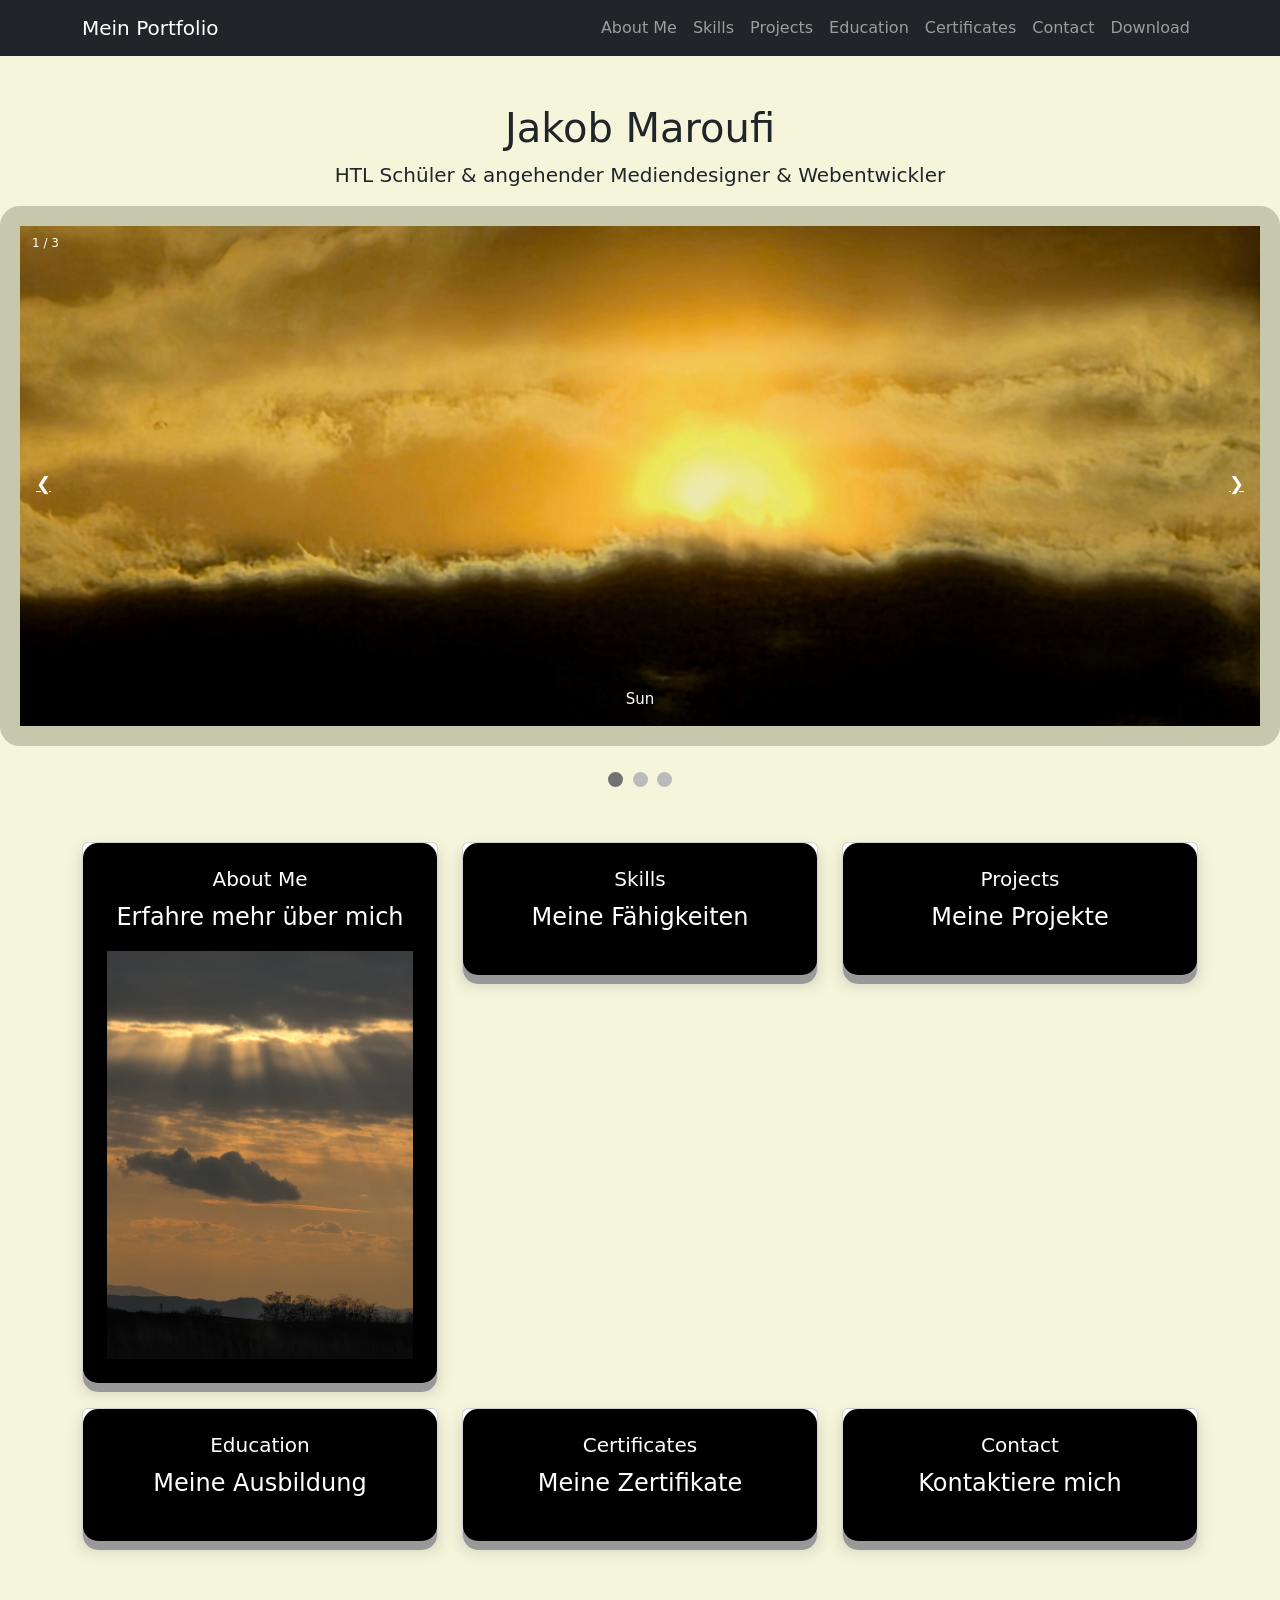
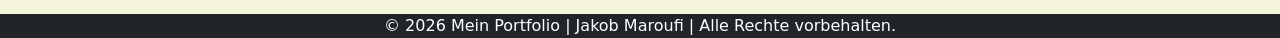
==== index.html @ e701b28b "Add files via upload" ====
<!DOCTYPE html>
<html lang="en">
<head>
    <meta charset="UTF-8">
    <meta name="viewport" content="width=device-width, initial-scale=1.0">
    <title>Mein Portfolio</title>
    
    <script src="script.js"></script>
    <link rel="stylesheet" href="style.css">
    <script src="https://cdn.jsdelivr.net/npm/bootstrap@5.3.0/dist/js/bootstrap.bundle.min.js"></script>
    <link rel="stylesheet" href="https://cdn.jsdelivr.net/npm/bootstrap@5.3.0/dist/css/bootstrap.min.css">
    

</head>
<body>

    
<!-- //////////////////////////////////////// -->
<nav class="navbar navbar-expand-lg navbar-dark bg-dark">
    <div class="container">
        <a class="navbar-brand" href="index.html">Mein Portfolio</a>

        <button class="navbar-toggler" type="button" data-bs-toggle="collapse" data-bs-target="#navbarNav">
            <span class="navbar-toggler-icon"></span>
        </button>

        <div class="collapse navbar-collapse" id="navbarNav">
            <ul class="navbar-nav ms-auto">
                <li class="nav-item"><a class="nav-link" href="aboutme.html">About Me</a></li>
                <li class="nav-item"><a class="nav-link" href="skills.html">Skills</a></li>
                <li class="nav-item"><a class="nav-link" href="projects.html">Projects</a></li>
                <li class="nav-item"><a class="nav-link" href="education.html">Education</a></li>
                <li class="nav-item"><a class="nav-link" href="certificates.html">Certificates</a></li>
                <li class="nav-item"><a class="nav-link" href="contact.html">Contact</a></li>
                <li class="nav-item"><a class="nav-link" href="download.html">Download</a></li>
            </ul>
        </div>
    </div>
</nav>
<!-- //////////////////////////////////////// -->

<!-- //////////////////////////////////////// -->
<div class="container text-center mt-5">
    <h1>Jakob Maroufi</h1>
    <p class="lead">HTL Schüler & angehender Mediendesigner & Webentwickler</p>
</div>
<!-- //////////////////////////////////////// -->

<!-- //////////////////////////////////////// -->
<!-- Slideshow container -->
<div class="slideshow-container">

  <!-- Full-width images with number and caption text -->
  <div class="mySlides">
    <div class="numbertext">1 / 3</div>
    <img src="images/sun.jpg" style="width:100%">
    
    <div class="text">Sun</div>
  </div>

  <div class="mySlides">
    <div class="numbertext">2 / 3</div>
    <img src="images/sun2.jpg" style="width:100%">
    <div class="text">Sun Two</div>
  </div>

  <div class="mySlides">
    <div class="numbertext">3 / 3</div>
    <img src="images/sun3.jpg" style="width:100%">
    <div class="text">Sun Three</div>
  </div>

  <!-- Next and previous buttons -->
  <a class="prev" onclick="plusSlides(-1)">&#10094;</a>
  <a class="next" onclick="plusSlides(1)">&#10095;</a>
</div>
<br>

<!-- The dots/circles -->
<div style="text-align:center">
  <span class="dot" onclick="currentSlide(1)"></span>
  <span class="dot" onclick="currentSlide(2)"></span>
  <span class="dot" onclick="currentSlide(3)"></span>
</div>
<!-- //////////////////////////////////////// -->

<!-- //////////////////////////////////////// -->

<div class="container mt-5">
    <div class="row g-4">

        <!-- About Me -->
        <div class="col-md-4">
            <a href="aboutme.html" class="text-decoration-none text-dark">
                <div class="card card-hover shadow">
                    <button class="button">
                        <div class="card-body text-center">
                        <h5 class="card-title">About Me</h5>
                        <p>Erfahre mehr über mich</p>
                        <img src="images/sun3.jpg" style="width:100%">
                    </div>
                    </button>
                </div>
            </a>
        </div>

        <!-- Skills -->
        <div class="col-md-4">
            <a href="skills.html" class="text-decoration-none text-dark">
                <div class="card card-hover shadow">
                    <button class="button">
                    <div class="card-body text-center">
                        <h5 class="card-title">Skills</h5>
                        <p>Meine Fähigkeiten</p>
                    </div>
                    </button>
                </div>
            </a>
        </div>

        <!-- Projects -->
        <div class="col-md-4">
            <a href="projects.html" class="text-decoration-none text-dark">
                <div class="card card-hover shadow">
                    <button class="button">
                    <div class="card-body text-center">
                        <h5 class="card-title">Projects</h5>
                        <p>Meine Projekte</p>
                    </div>
                    </button>
                </div>
            </a>
        </div>

        <!-- Education -->
        <div class="col-md-4">
            <a href="education.html" class="text-decoration-none text-dark">
                <div class="card card-hover shadow">
                    <button class="button">
                    <div class="card-body text-center">
                        <h5 class="card-title">Education</h5>
                        <p>Meine Ausbildung</p>
                    </div>
                    </button>
                </div>
            </a>
        </div>

        <!-- Certificates -->
        <div class="col-md-4">
            <a href="certificates.html" class="text-decoration-none text-dark">
                <div class="card card-hover shadow">
                    <button class="button">
                    <div class="card-body text-center">
                        <h5 class="card-title">Certificates</h5>
                        <p>Meine Zertifikate</p>
                    </div>
                    </button>
                </div>
            </a>
        </div>

        <!-- Contact -->
        <div class="col-md-4">
            <a href="contact.html" class="text-decoration-none text-dark">
                <div class="card card-hover shadow">
                    <button class="button">
                    <div class="card-body text-center">
                        <h5 class="card-title">Contact</h5>
                        <p>Kontaktiere mich</p>
                    </div>
                    </button>
                </div>
            </a>
        </div>

    </div>
</div>
<!-- //////////////////////////////////////// -->

<!-- Bootstrap JS -->

</body>
<br><br><br>
<footer>
    <div class="containerFooter bg-dark">
        &copy; 2026 Mein Portfolio | Jakob Maroufi | Alle Rechte vorbehalten.
    </div>
</footer>
</html>
---- style.css ----
body {
        background-color: beige !important;
        overflow-x: hidden;
}

/* width */
::-webkit-scrollbar {
  width: 20px;
}

/* Track */
::-webkit-scrollbar-track {
  box-shadow: inset 0 0 5px grey;
  border-radius: 10px;
}

/* Handle */
::-webkit-scrollbar-thumb {
  background: rgb(15, 15, 15);
  border-radius: 10px;
}

/*///////////////////////////////////////////////////////////////////////////////////////////////////////////////////////////////*/

/* Slider Styles */
.mySlides img {
  height: 500px;
  object-fit: cover;
  width: 100%;
}

.slideshow-container {
  max-width: 1500px;
  position: relative;
  margin: auto;
  border: 20px solid rgb(199, 199, 172);
  border-radius: 20px;
}

.prev, .next {
  cursor: pointer;
  position: absolute;
  top: 50%;
  width: auto;
  padding: 16px;
  margin-top: -22px;
  color: white;
  font-weight: bold;
  font-size: 18px;
  transition: 0.6s ease;
  border-radius: 0 3px 3px 0;
  user-select: none;
}

.next {
  right: 0;
  border-radius: 3px 0 0 3px;
}

.prev:hover, .next:hover {
  background-color: rgba(0,0,0,0.8);
}

.text {
  color: white;
  font-size: 15px;
  padding: 8px 12px;
  position: absolute;
  bottom: 8px;
  width: 100%;
  text-align: center;
}

.numbertext {
  color: white;
  font-size: 12px;
  padding: 8px 12px;
  position: absolute;
  top: 0;
}

.dot {
  cursor: pointer;
  height: 15px;
  width: 15px;
  margin: 0 2px;
  background-color: #bbb;
  border-radius: 50%;
  display: inline-block;
  transition: background-color 0.6s ease;
}

.active, .dot:hover {
  background-color: #717171;
}

@media only screen and (max-width: 300px) {
  .prev, .next,.text {font-size: 11px}
}
/*Slider Styles*/

/* Beige Background */
.bg-beige {
  background-color: #F5F5DC;
}

/*Card Styles*/
.button {
  padding: 15px 25px;
  font-size: 24px;
  text-align: center;
  cursor: pointer;
  outline: none;
  color: #fff;
  background-color: #363636;
  border: none;
  border-radius: 15px;
  box-shadow: 0 9px #999;
}

.button:hover {background-color: #161616}

.button:active {
  background-color: #666666;
  box-shadow: 0 5px #666;
  transform: translateY(4px);
}
/*Card Styles*/

/*///////////////////////////////////////////////////////////////////////////////////////////////////////////////////////////////*/
/*Container Styles*/
.skills, .adobe, .basics {
  text-align: center;
  color: white;
  max-width: 1200px;
  margin-bottom: 20px;
  padding: 10px;
  border: 10px solid rgb(199, 199, 172);
  border-radius: 10px;
}

.skills:hover, .adobe:hover, .basics:hover, .tools:hover {
  margin-bottom: 50px;
  margin-top: 50px;
  padding: 10px;
  border: 20px solid rgb(199, 199, 172);
}

.tools {
  text-align: center;
  color: white;
  max-width: 1200px;
  margin-bottom: 20px;
  padding: 10px;
  border: 10px solid rgb(199, 199, 172);
  border-radius: 10px;
}


/*Container Styles*/

/*Skills Styles*/
.title{
  text-align: center;
}
/*Skills Styles*/

/*Footer Styles*/
footer {
  color: white;
  text-align: center;
}

/* Skill Bar Styles (Bootstrap-compatible) */
.skill-bar {
  position: relative;
  height: 1.5rem;
  background-color: #e9ecef;
  border-radius: 0.375rem;
  overflow: hidden;
}

.skill-bar-fill {
  height: 100%;
  min-width: 0;
  background-color: #0d6efd;
  color: white;
  display: flex;
  align-items: center;
  justify-content: center;
  font-size: 0.85rem;
  font-weight: 600;
  transition: width 0.6s ease;
}

.skill-bar:not(.progress) .skill-bar-fill {
  width: 100%;
}

/* Skill bars as prozent example */
.skill-progress {
  width: 100%;
  background-color: #ddd;
  border-radius: 0.375rem;
  margin-bottom: 0.75rem;
  overflow: hidden;
}

.skill-fill {
  text-align: right;
  padding: 10px 12px;
  color: white;
  font-weight: 600;
  border-radius: 0.375rem;
  min-height: 2rem;
}

.skill-fill.html { width: 50%; background-color: #ff7f50; }
.skill-fill.css { width: 40%; background-color: #2196F3; }
.skill-fill.bootstrap { width: 33%; background-color: #6610f2; }
.skill-fill.csharp { width: 30%; background-color: #6f42c1; }
.skill-fill.js { width: 15%; background-color: #c5c900; }
.skill-fill.python { width: 10%; background-color: #35dba9; }
.skill-fill.php { width: 10%; background-color: #766c99; }
.skill-fill.sql { width: 20%; background-color: #0dcaf0; }

.skill-fill.illustrator { width: 40%; background-color: #5c0e00; }
.skill-fill.premiere { width: 65%; background-color: #020d72; }
.skill-fill.aftereffects { width: 33%; background-color: #020d72; }

.skill-fill.ms365 { width: 50%; background-color: #511bcf; }
.skill-fill.capcut { width: 30%; background-color: #000000; }
.skill-fill.schach { width: 33%; background-color: #3a5775; }
.skill-fill.deutsch { width: 100%; background-color: #198754; }
.skill-fill.englisch { width: 60%; background-color: #ddc703; }
/*///////////////////////////////////////////////////////////////////////////////////////////////////////////////////////////////*/

/* Timeline Styles */
* {
  box-sizing: border-box;
}

body {
  background-color: #474e5d;
  font-family: Helvetica, sans-serif;
}

/* The actual timeline (the vertical ruler) */
.timeline {
  position: relative;
  max-width: 1200px;
  margin: 0 auto;
}

/* The actual timeline (the vertical ruler) */
.timeline::after {
  content: '';
  position: absolute;
  width: 6px;
  background-color: white;
  top: 0;
  bottom: 0;
  left: 50%;
  margin-left: -3px;
}

/* Container around content */
.containerT {
  padding: 10px 40px;
  position: relative;
  background-color: inherit;
  width: 50%;
}

/* The circles on the timeline */
.containerT::after {
  content: '';
  position: absolute;
  width: 25px;
  height: 25px;
  right: -17px;
  background-color: white;
  border: 4px solid #FF9F55;
  top: 15px;
  border-radius: 50%;
  z-index: 1;
}

/* Place the container to the left */
.left {
  left: 0;
}

/* Place the container to the right */
.right {
  left: 50%;
}

/* Add arrows to the left container (pointing right) */
.left::before {
  content: " ";
  height: 0;
  position: absolute;
  top: 22px;
  width: 0;
  z-index: 1;
  right: 30px;
  border: medium solid white;
  border-width: 10px 0 10px 10px;
  border-color: transparent transparent transparent white;
}

/* Add arrows to the right container (pointing left) */
.right::before {
  content: " ";
  height: 0;
  position: absolute;
  top: 22px;
  width: 0;
  z-index: 1;
  left: 30px;
  border: medium solid white;
  border-width: 10px 10px 10px 0;
  border-color: transparent white transparent transparent;
}

/* Fix the circle for containers on the right side */
.right::after {
  left: -16px;
}

/* The actual content */
.content {
  padding: 20px 30px;
  background-color: white;
  position: relative;
  border-radius: 6px;
}

/* Media queries - Responsive timeline on screens less than 600px wide */
@media screen and (max-width: 600px) {
  /* Place the timelime to the left */
  .timeline::after {
  left: 31px;
  }
  
  /* Full-width containers */
  .containerT {
  width: 100%;
  padding-left: 70px;
  padding-right: 25px;
  }
  
  /* Make sure that all arrows are pointing leftwards */
  .containerT::before {
  left: 60px;
  border: medium solid white;
  border-width: 10px 10px 10px 0;
  border-color: transparent white transparent transparent;
  }

  /* Make sure all circles are at the same spot */
  .left::after, .right::after {
  left: 15px;
  }
  
  /* Make all right containers behave like the left ones */
  .right {
  left: 0%;
  }
}
/* Timeline Styles */
/*///////////////////////////////////////////////////////////////////////////////////////////////////////////////////////////////*/

/* Three columns side by side */
.column {
  float: left;
  width: 50%;
  margin-bottom: 16px;
  padding: 0 8px;
}

/* Display the columns below each other instead of side by side on small screens */
@media screen and (max-width: 650px) {
  .column {
    width: 100%;
    display: block;
  }
}

/* Add some shadows to create a card effect */
.card {
  box-shadow: 0 4px 8px 0 rgba(0, 0, 0, 0.2);
}

/* Some left and right padding inside the container */
.containerContact {
  padding: 0 16px;
}

/* Clear floats */
.containerContact::after, .row::after {
  content: "";
  clear: both;
  display: table;
}

.titleContact {
  color: grey;
}
/*///////////////////////////////////////////////////////////////////////////////////////////////////////////////////////////////*/



/* Contact Form Styles */
input[type=text], input[type=email], select, textarea {
  width: 100%;
  padding: 12px;
  border: 1px solid #ccc;
  border-radius: 4px;
  box-sizing: border-box;
  margin-top: 6px;
  margin-bottom: 16px;
  font-family: Arial, sans-serif;
}

input[type=text]:focus, input[type=email]:focus, select:focus, textarea:focus {
  outline: none;
  border-color: #363636;
  box-shadow: 0 0 5px rgba(54, 54, 54, 0.3);
}

textarea {
  resize: vertical;
}

input[type=submit] {
  background-color: #363636;
  color: white;
  padding: 12px 20px;
  border: none;
  border-radius: 4px;
  cursor: pointer;
  font-size: 16px;
  width: 100%;
  transition: background-color 0.3s ease;
}

input[type=submit]:hover {
  background-color: #161616;
}

.containerContactForms {
  border-radius: 5px;
  background-color: #F5F5DC;
  padding: 20px;
  box-shadow: 0 4px 8px 0 rgba(0, 0, 0, 0.1);
}

.button {
  border: none;
  outline: 0;
  display: inline-block;
  padding: 8px;
  color: white;
  background-color: #000;
  text-align: center;
  cursor: pointer;
  width: 100%;
}

.button:hover {
  background-color: #555;
}
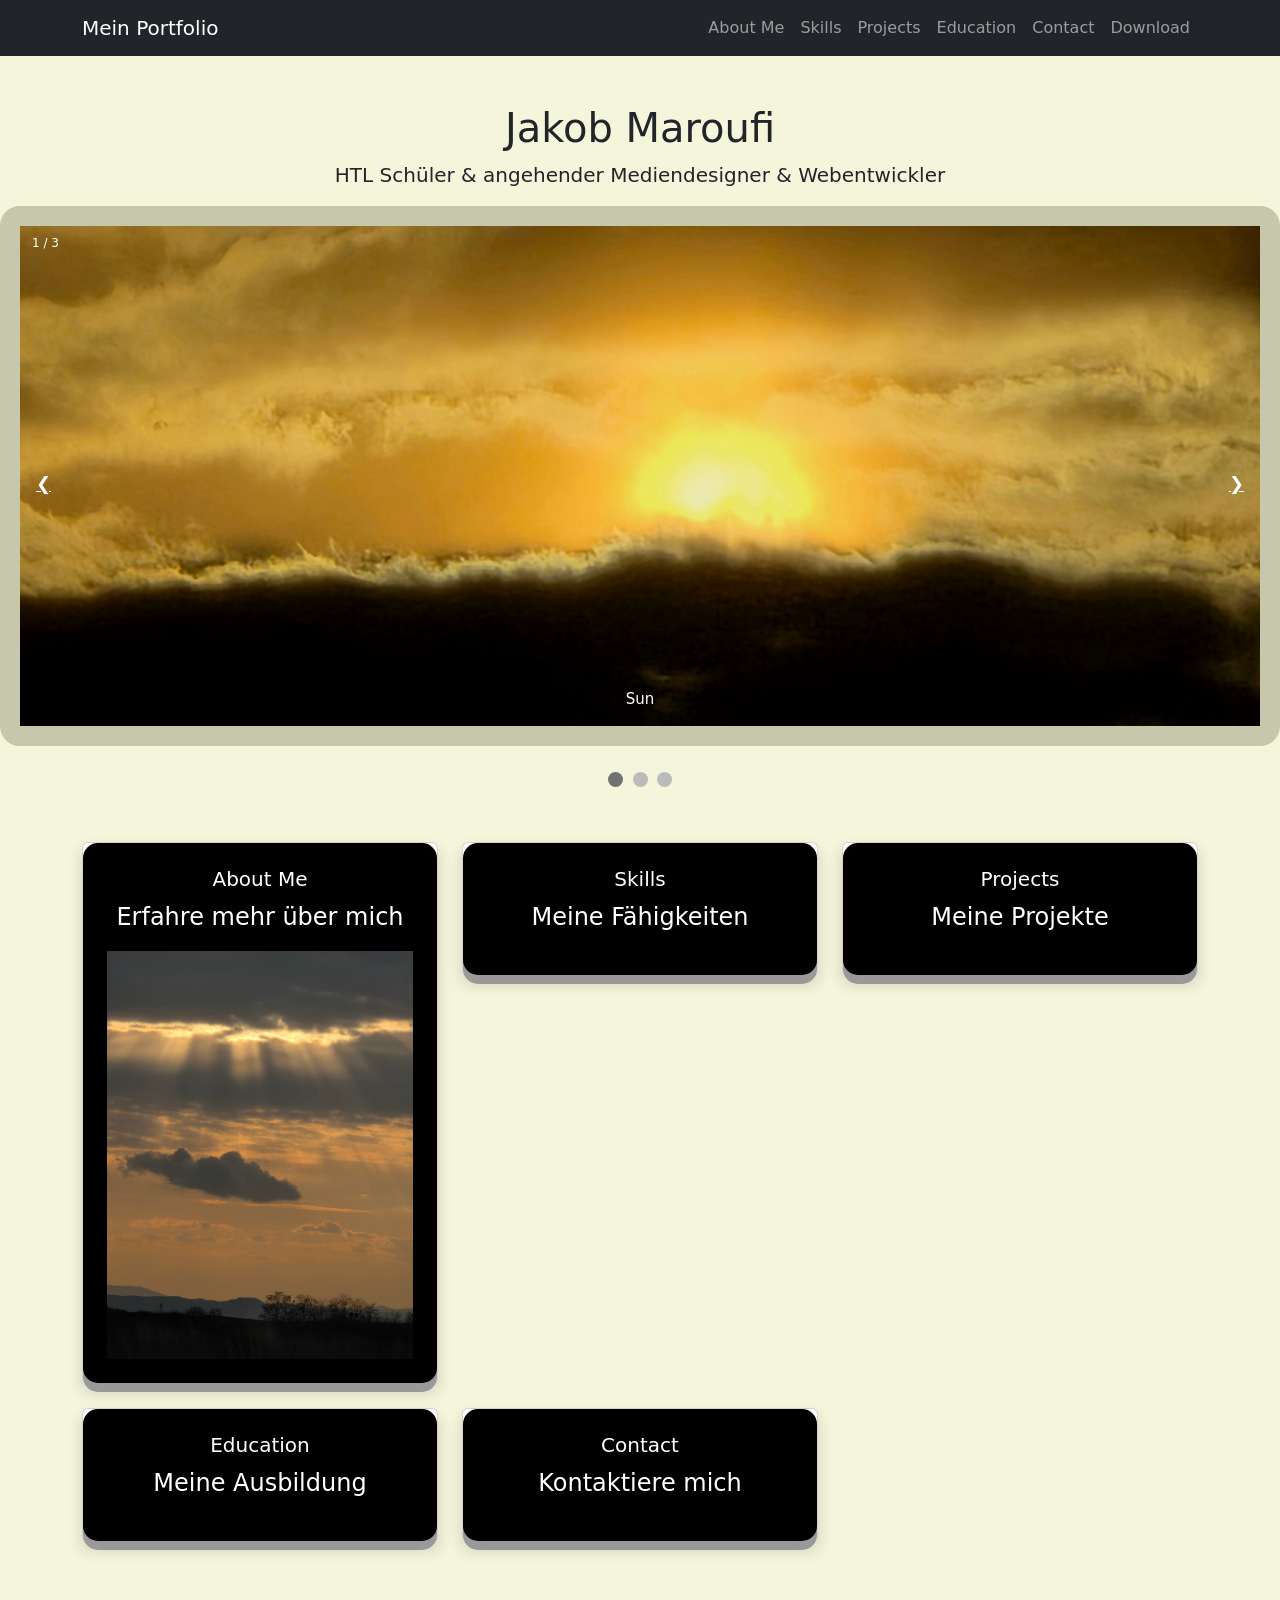
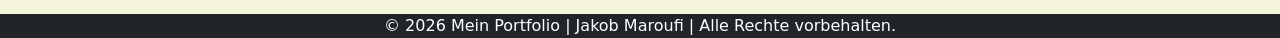
==== commit 5cfd84ef: "Add files via upload" ====
--- a/index.html
+++ b/index.html
@@ -30,7 +30,7 @@
                 <li class="nav-item"><a class="nav-link" href="skills.html">Skills</a></li>
                 <li class="nav-item"><a class="nav-link" href="projects.html">Projects</a></li>
                 <li class="nav-item"><a class="nav-link" href="education.html">Education</a></li>
-                <li class="nav-item"><a class="nav-link" href="certificates.html">Certificates</a></li>
+                <!-- <li class="nav-item"><a class="nav-link" href="certificates.html">Certificates</a></li> -->
                 <li class="nav-item"><a class="nav-link" href="contact.html">Contact</a></li>
                 <li class="nav-item"><a class="nav-link" href="download.html">Download</a></li>
             </ul>
@@ -145,9 +145,10 @@
                 </div>
             </a>
         </div>
-
+ 
+        
         <!-- Certificates -->
-        <div class="col-md-4">
+        <!-- <div class="col-md-4">
             <a href="certificates.html" class="text-decoration-none text-dark">
                 <div class="card card-hover shadow">
                     <button class="button">
@@ -159,7 +160,7 @@
                 </div>
             </a>
         </div>
-
+ -->
         <!-- Contact -->
         <div class="col-md-4">
             <a href="contact.html" class="text-decoration-none text-dark">
--- a/style.css
+++ b/style.css
@@ -469,6 +469,40 @@
   width: 100%;
 }
 
-.button:hover {
-  background-color: #555;
-}+.button:hover {
+  background-color: #555;
+}
+
+/*////////////////////////////////////////////////////////////////////////////////////////////////////*/
+.card:hover {
+    transform: scale(1.03);
+    transition: 0.3s;
+}
+
+.project-card {
+  overflow: hidden;
+}
+
+.project-media {
+  display: block;
+  width: 100%;
+  aspect-ratio: 16 / 9;
+  height: auto;
+  background-color: #000;
+  object-fit: cover;
+}
+
+.qr-card-media {
+  display: flex;
+  justify-content: center;
+  align-items: center;
+  min-height: 500px;
+}
+
+.qr-code-image {
+  display: block;
+  width: auto;
+  height: auto;
+  max-width: 100%;
+  max-height: 320px;
+}
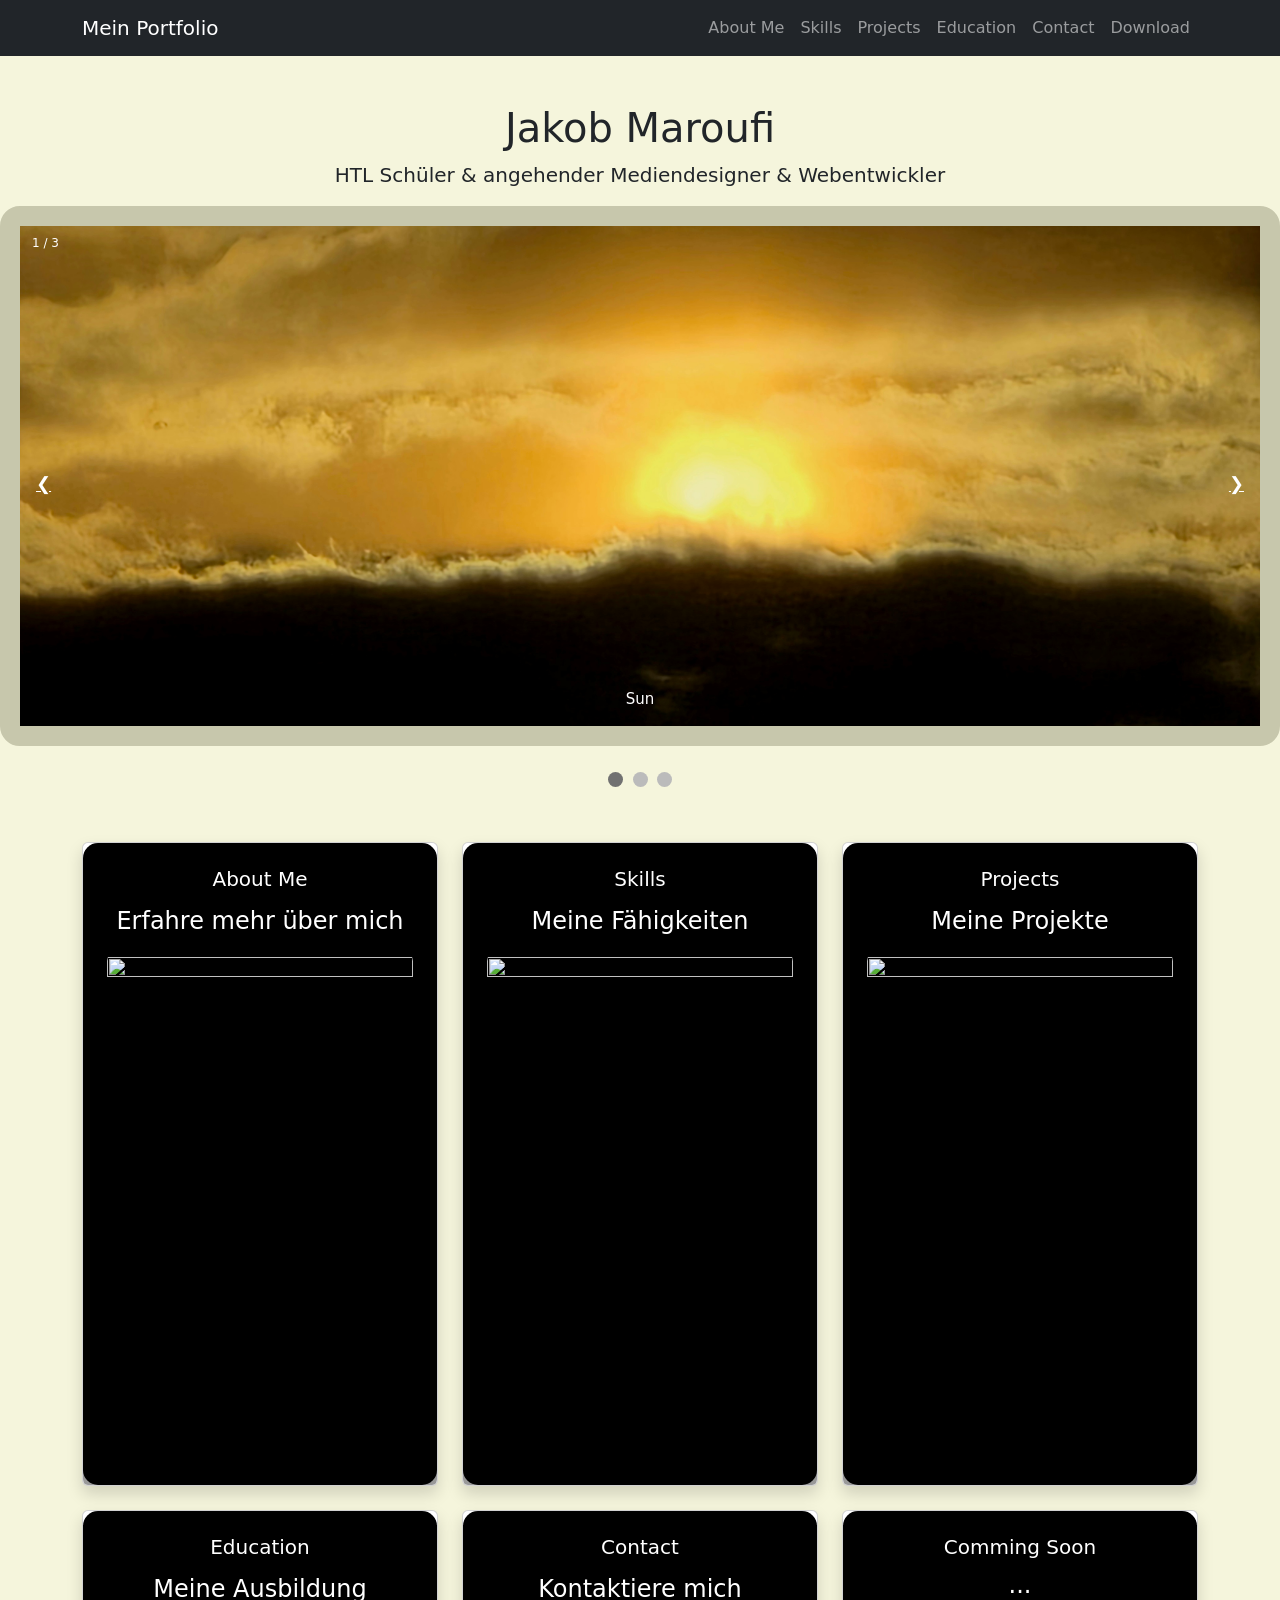
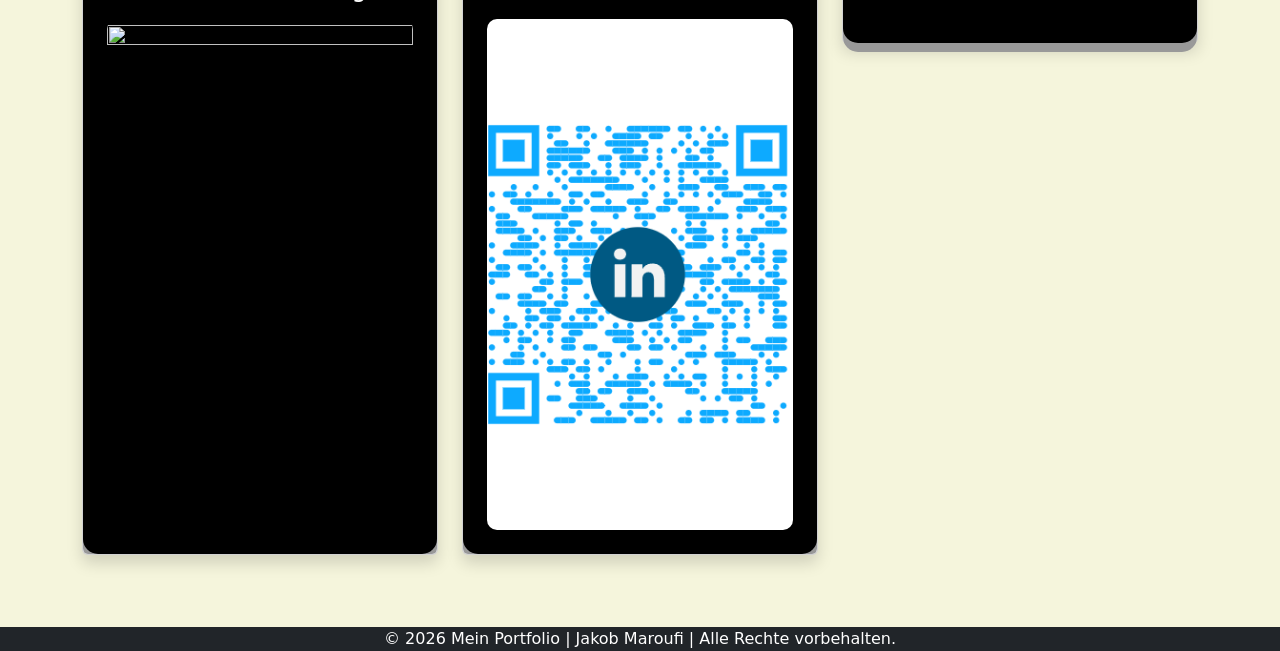
==== commit 6156f56e: "Add files via upload" ====
--- a/index.html
+++ b/index.html
@@ -90,14 +90,14 @@
     <div class="row g-4">
 
         <!-- About Me -->
-        <div class="col-md-4">
-            <a href="aboutme.html" class="text-decoration-none text-dark">
-                <div class="card card-hover shadow">
+        <div class="col-md-4 d-flex">
+            <a href="aboutme.html" class="text-decoration-none text-dark home-card-link">
+                <div class="card card-hover shadow home-card">
                     <button class="button">
                         <div class="card-body text-center">
                         <h5 class="card-title">About Me</h5>
                         <p>Erfahre mehr über mich</p>
-                        <img src="images/sun3.jpg" style="width:100%">
+                        <img src="images/ski.jpg" style="width:100%">
                     </div>
                     </button>
                 </div>
@@ -105,13 +105,14 @@
         </div>
 
         <!-- Skills -->
-        <div class="col-md-4">
-            <a href="skills.html" class="text-decoration-none text-dark">
-                <div class="card card-hover shadow">
+        <div class="col-md-4 d-flex">
+            <a href="skills.html" class="text-decoration-none text-dark home-card-link">
+                <div class="card card-hover shadow home-card">
                     <button class="button">
                     <div class="card-body text-center">
                         <h5 class="card-title">Skills</h5>
                         <p>Meine Fähigkeiten</p>
+                        <img src="images/w3schools.jpg" style="width:100%">
                     </div>
                     </button>
                 </div>
@@ -119,13 +120,14 @@
         </div>
 
         <!-- Projects -->
-        <div class="col-md-4">
-            <a href="projects.html" class="text-decoration-none text-dark">
-                <div class="card card-hover shadow">
+        <div class="col-md-4 d-flex">
+            <a href="projects.html" class="text-decoration-none text-dark home-card-link">
+                <div class="card card-hover shadow home-card">
                     <button class="button">
                     <div class="card-body text-center">
                         <h5 class="card-title">Projects</h5>
                         <p>Meine Projekte</p>
+                        <img src="images/cutting.jpg" style="width:100%">
                     </div>
                     </button>
                 </div>
@@ -133,13 +135,14 @@
         </div>
 
         <!-- Education -->
-        <div class="col-md-4">
-            <a href="education.html" class="text-decoration-none text-dark">
-                <div class="card card-hover shadow">
+        <div class="col-md-4 d-flex">
+            <a href="education.html" class="text-decoration-none text-dark home-card-link">
+                <div class="card card-hover shadow home-card">
                     <button class="button">
                     <div class="card-body text-center">
                         <h5 class="card-title">Education</h5>
                         <p>Meine Ausbildung</p>
+                        <img src="images/HTL.jpg" style="width:100%">
                     </div>
                     </button>
                 </div>
@@ -147,33 +150,51 @@
         </div>
  
         
-        <!-- Certificates -->
-        <!-- <div class="col-md-4">
-            <a href="certificates.html" class="text-decoration-none text-dark">
-                <div class="card card-hover shadow">
-                    <button class="button">
-                    <div class="card-body text-center">
-                        <h5 class="card-title">Certificates</h5>
-                        <p>Meine Zertifikate</p>
-                    </div>
-                    </button>
-                </div>
-            </a>
-        </div>
- -->
+       
         <!-- Contact -->
-        <div class="col-md-4">
-            <a href="contact.html" class="text-decoration-none text-dark">
-                <div class="card card-hover shadow">
+        <div class="col-md-4 d-flex">
+            <a href="contact.html" class="text-decoration-none text-dark home-card-link">
+                <div class="card card-hover shadow home-card">
                     <button class="button">
                     <div class="card-body text-center">
                         <h5 class="card-title">Contact</h5>
                         <p>Kontaktiere mich</p>
-                    </div>
-                    </button>
-                </div>
-            </a>
-        </div>
+                        <img src="images/qrlinkedIn.jpg" class="home-card-qr" style="width:100%">
+                    </div>
+                    </button>
+                </div>
+            </a>
+        </div>
+
+
+        <!-- Certificates -->
+                <!-- <div class="col-md-4">
+                    <a href="certificates.html" class="text-decoration-none text-dark">
+                        <div class="card card-hover shadow">
+                            <button class="button">
+                            <div class="card-body text-center">
+                                <h5 class="card-title">Certificates</h5>
+                                <p>Meine Zertifikate</p>
+                            </div>
+                            </button>
+                        </div>
+                    </a>
+                </div>
+        -->
+
+         <!-- Certificates -->
+        <div class="col-md-4">
+                <div class="card card-hover shadow">
+                    <button class="button">
+                    <div class="card-body text-center">
+                        <h5 class="card-title">Comming Soon</h5>
+                        <p>...</p>
+                    </div>
+                    </button>
+                </div>
+            </a>
+        </div>
+ 
 
     </div>
 </div>
@@ -188,4 +209,4 @@
         &copy; 2026 Mein Portfolio | Jakob Maroufi | Alle Rechte vorbehalten.
     </div>
 </footer>
-</html>+</html>
--- a/style.css
+++ b/style.css
@@ -483,6 +483,51 @@
   overflow: hidden;
 }
 
+.home-card {
+  width: 100%;
+  overflow: hidden;
+}
+
+.home-card-link {
+  display: block;
+  width: 100%;
+}
+
+.home-card .button {
+  display: flex;
+  width: 100%;
+  height: 100%;
+  padding: 8px;
+}
+
+.home-card .card-body {
+  display: flex;
+  flex-direction: column;
+  justify-content: space-between;
+  gap: 12px;
+  width: 100%;
+  height: 100%;
+  padding: 16px;
+}
+
+.home-card img {
+  width: 100%;
+  aspect-ratio: 1958 / 3266;
+  height: auto;
+  object-fit: cover;
+  border-radius: 10px;
+}
+
+.home-card img.home-card-qr {
+  object-fit: contain;
+  background-color: #ffffff;
+}
+
+.home-card .card-title,
+.home-card p {
+  margin-bottom: 0;
+}
+
 .project-media {
   display: block;
   width: 100%;
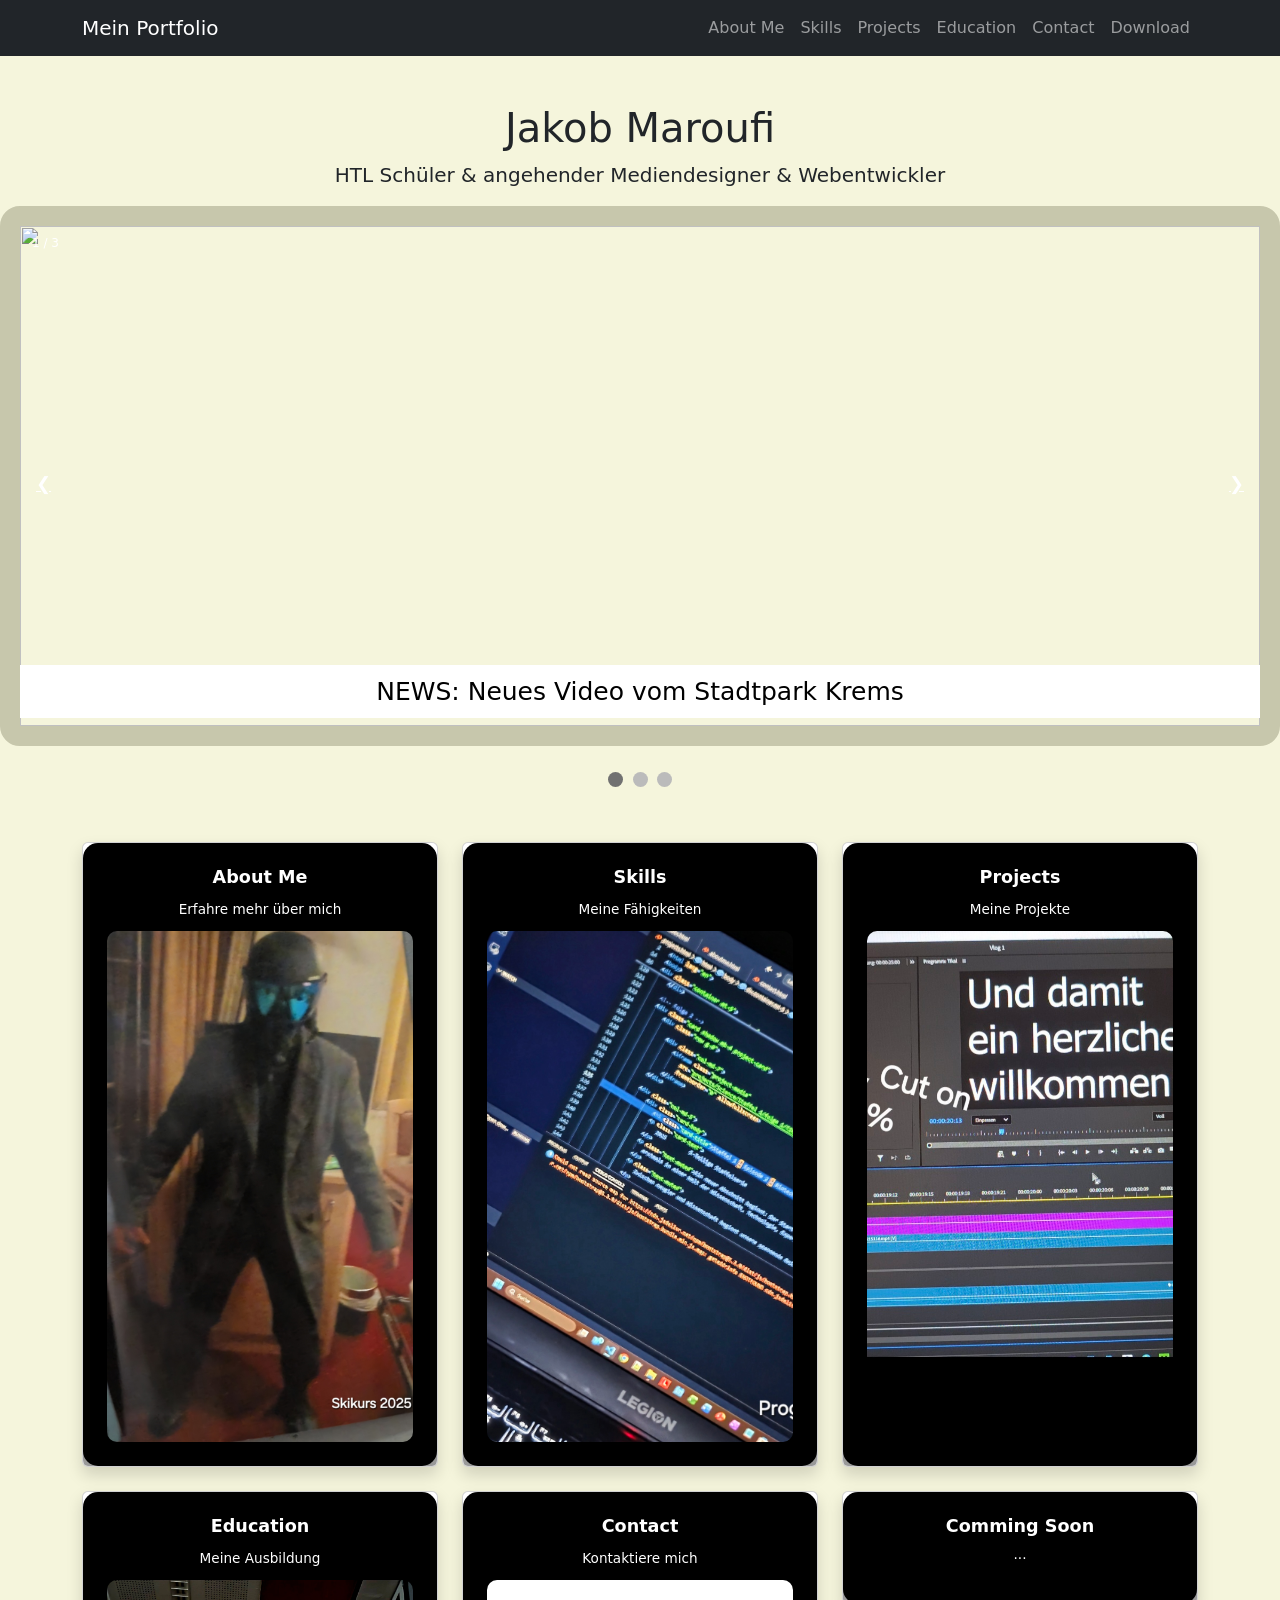
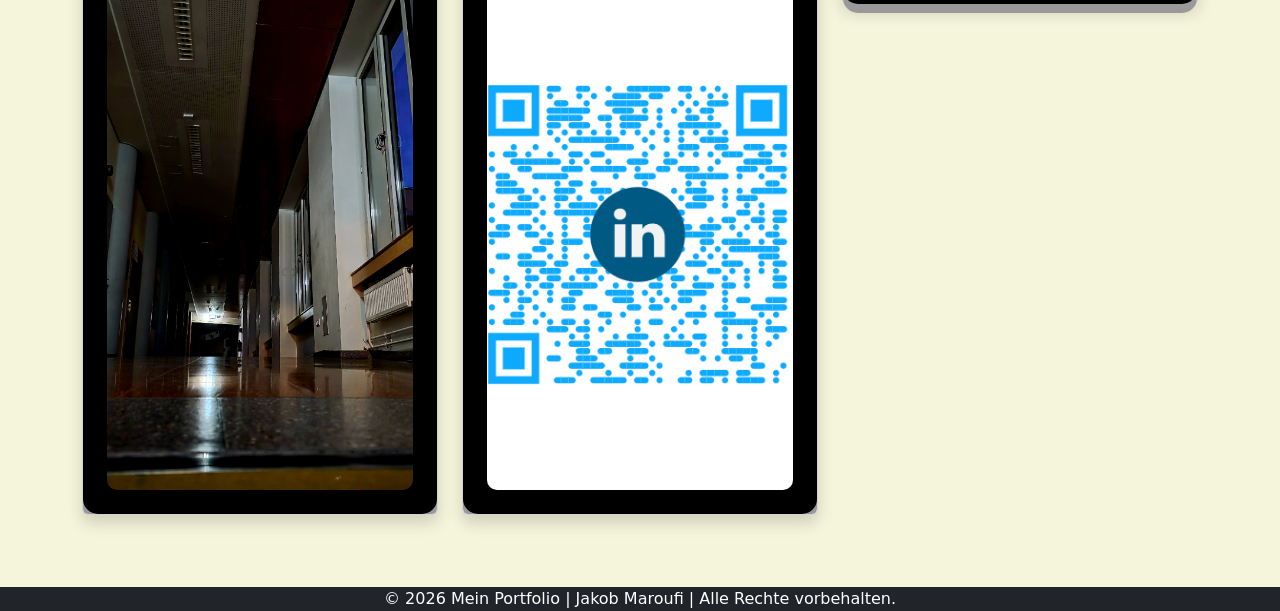
==== commit d15ee709: "Add files via upload" ====
--- a/index.html
+++ b/index.html
@@ -53,21 +53,21 @@
   <!-- Full-width images with number and caption text -->
   <div class="mySlides">
     <div class="numbertext">1 / 3</div>
-    <img src="images/sun.jpg" style="width:100%">
-    
-    <div class="text">Sun</div>
+    <img src="images/Krems.png" style="width:100%">
+    
+    <div class="text">NEWS: Neues Video vom Stadtpark Krems</div>
   </div>
 
   <div class="mySlides">
     <div class="numbertext">2 / 3</div>
-    <img src="images/sun2.jpg" style="width:100%">
-    <div class="text">Sun Two</div>
+    <img src="images/Science.png" style="width:100%">
+    <div class="text">NEWS: Neuer Teaser vom Science Academy Vlog Staffel 1</div>
   </div>
 
   <div class="mySlides">
     <div class="numbertext">3 / 3</div>
-    <img src="images/sun3.jpg" style="width:100%">
-    <div class="text">Sun Three</div>
+    <img src="images/Youtube.png" style="width:100%">
+    <div class="text">NEWS: Offizieller Start von MJDebugLife</div>
   </div>
 
   <!-- Next and previous buttons -->
--- a/style.css
+++ b/style.css
@@ -62,8 +62,9 @@
 }
 
 .text {
-  color: white;
-  font-size: 15px;
+  color: black;
+  background-color: white;
+  font-size: 25px;
   padding: 8px 12px;
   position: absolute;
   bottom: 8px;
@@ -469,85 +470,169 @@
   width: 100%;
 }
 
-.button:hover {
-  background-color: #555;
-}
-
-/*////////////////////////////////////////////////////////////////////////////////////////////////////*/
-.card:hover {
-    transform: scale(1.03);
-    transition: 0.3s;
-}
-
-.project-card {
-  overflow: hidden;
-}
-
-.home-card {
-  width: 100%;
-  overflow: hidden;
-}
-
-.home-card-link {
-  display: block;
-  width: 100%;
-}
-
-.home-card .button {
-  display: flex;
-  width: 100%;
-  height: 100%;
-  padding: 8px;
-}
-
-.home-card .card-body {
-  display: flex;
-  flex-direction: column;
-  justify-content: space-between;
-  gap: 12px;
-  width: 100%;
-  height: 100%;
-  padding: 16px;
-}
-
-.home-card img {
-  width: 100%;
-  aspect-ratio: 1958 / 3266;
-  height: auto;
-  object-fit: cover;
-  border-radius: 10px;
-}
-
-.home-card img.home-card-qr {
-  object-fit: contain;
-  background-color: #ffffff;
-}
-
-.home-card .card-title,
-.home-card p {
-  margin-bottom: 0;
-}
-
-.project-media {
-  display: block;
-  width: 100%;
-  aspect-ratio: 16 / 9;
-  height: auto;
-  background-color: #000;
-  object-fit: cover;
-}
-
-.qr-card-media {
-  display: flex;
-  justify-content: center;
-  align-items: center;
-  min-height: 500px;
-}
-
-.qr-code-image {
-  display: block;
-  width: auto;
-  height: auto;
-  max-width: 100%;
-  max-height: 320px;
-}
+.button:hover {
+  background-color: #555;
+}
+
+/*////////////////////////////////////////////////////////////////////////////////////////////////////*/
+.card:hover {
+    transform: scale(1.03);
+    transition: 0.3s;
+}
+
+.project-card {
+  overflow: hidden;
+}
+
+.home-card {
+  width: 100%;
+  overflow: hidden;
+}
+
+.home-card-link {
+  display: block;
+  width: 100%;
+}
+
+.home-card .button {
+  display: flex;
+  width: 100%;
+  height: 100%;
+  padding: 8px;
+}
+
+.home-card .card-body {
+  display: flex;
+  flex-direction: column;
+  justify-content: space-between;
+  gap: 12px;
+  width: 100%;
+  height: 100%;
+  padding: 16px;
+}
+
+.home-card img {
+  width: 100%;
+  aspect-ratio: 1958 / 3266;
+  height: auto;
+  object-fit: cover;
+  border-radius: 10px;
+}
+
+.home-card img.home-card-qr {
+  object-fit: contain;
+  background-color: #ffffff;
+}
+
+.home-card .card-title,
+.home-card p {
+  margin-bottom: 0;
+}
+
+.project-media {
+  height: 500px;
+  object-fit: cover;
+  width: 100%;
+}
+
+
+
+.project-card .row {
+  margin: 0;
+}
+
+.project-card .card-body {
+  padding: 15px;
+}
+.project-card .yt-thumb {
+  max-width: none;
+}
+.project-card .project-media {
+  height: auto;
+}
+.project-card .yt-thumb img {
+  height: 100%;
+}
+.card-body {
+  font-size: 0.9rem;
+}
+
+.card-body .card-title {
+  font-size: 1.1rem;
+  font-weight: bold;
+}
+
+.card-body p {
+  font-size: 0.85rem;
+  line-height: 1.4;
+}
+
+.science-media {
+  width: 100%;
+  max-width: 250px;
+  aspect-ratio: 9 / 16;
+  margin: auto;
+}
+
+.science-media iframe {
+  width: 100%;
+  height: 100%;
+  border: 0;
+}
+
+.qr-card-media {
+  display: flex;
+  justify-content: center;
+  align-items: center;
+  min-height: 500px;
+}
+
+.qr-code-image {
+  display: block;
+  width: auto;
+  height: auto;
+  max-width: 50%;
+  max-height: 150px;
+}
+
+.yt-thumb {
+  position: relative;
+  display: block;
+  width: 100%;
+  max-width: 250px;
+  aspect-ratio: 9 / 16;
+  overflow: hidden;
+  border-radius: 12px;
+  cursor: pointer;
+  text-decoration: none;
+}
+
+.yt-thumb img {
+  width: 100%;
+  height: 100%;
+  object-fit: cover;
+  display: block;
+  filter: brightness(0.9);
+  transition: transform 0.3s ease;
+}
+
+.yt-thumb:hover img {
+  transform: scale(1.05);
+}
+
+/* Play Button Overlay */
+.yt-play {
+  position: absolute;
+  top: 50%;
+  left: 50%;
+  transform: translate(-50%, -50%);
+  background: rgba(0,0,0,0.6);
+  color: white;
+  font-size: 40px;
+  width: 70px;
+  height: 70px;
+  border-radius: 50%;
+  display: flex;
+  justify-content: center;
+  align-items: center;
+}
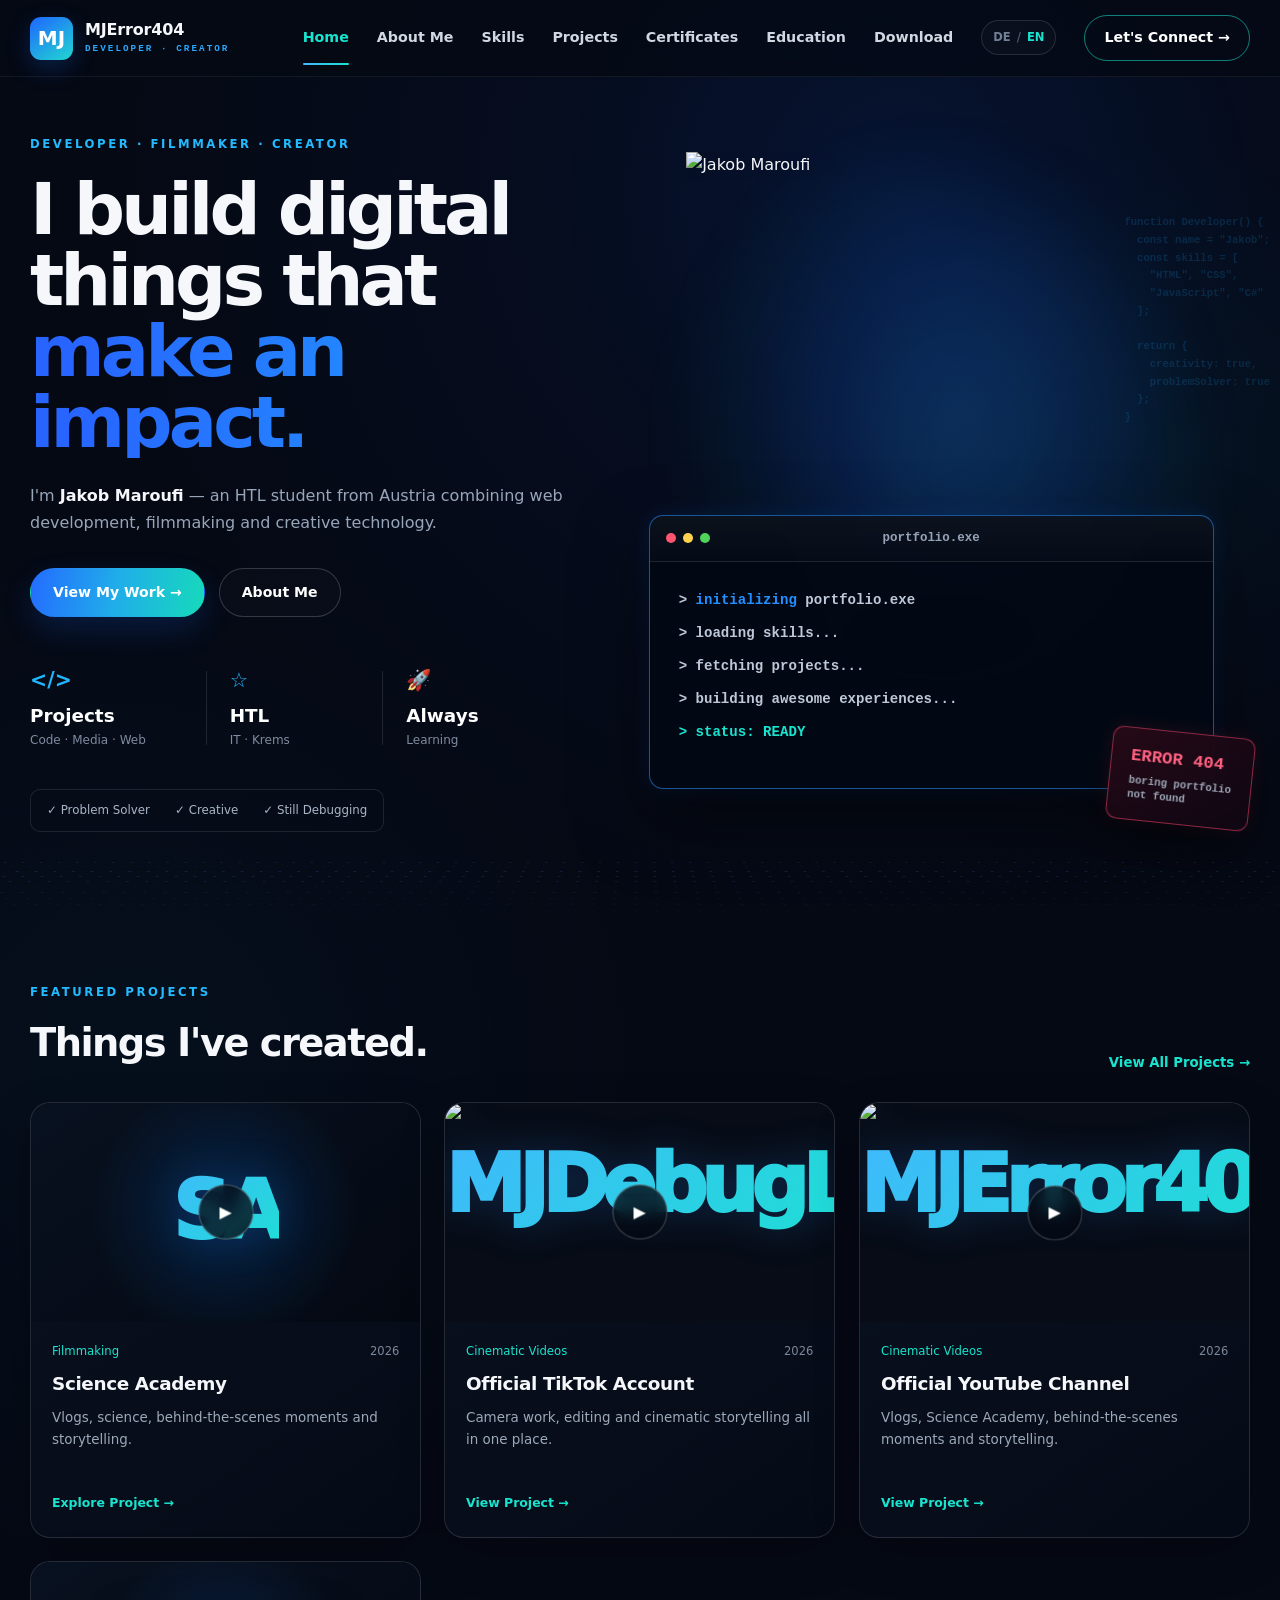
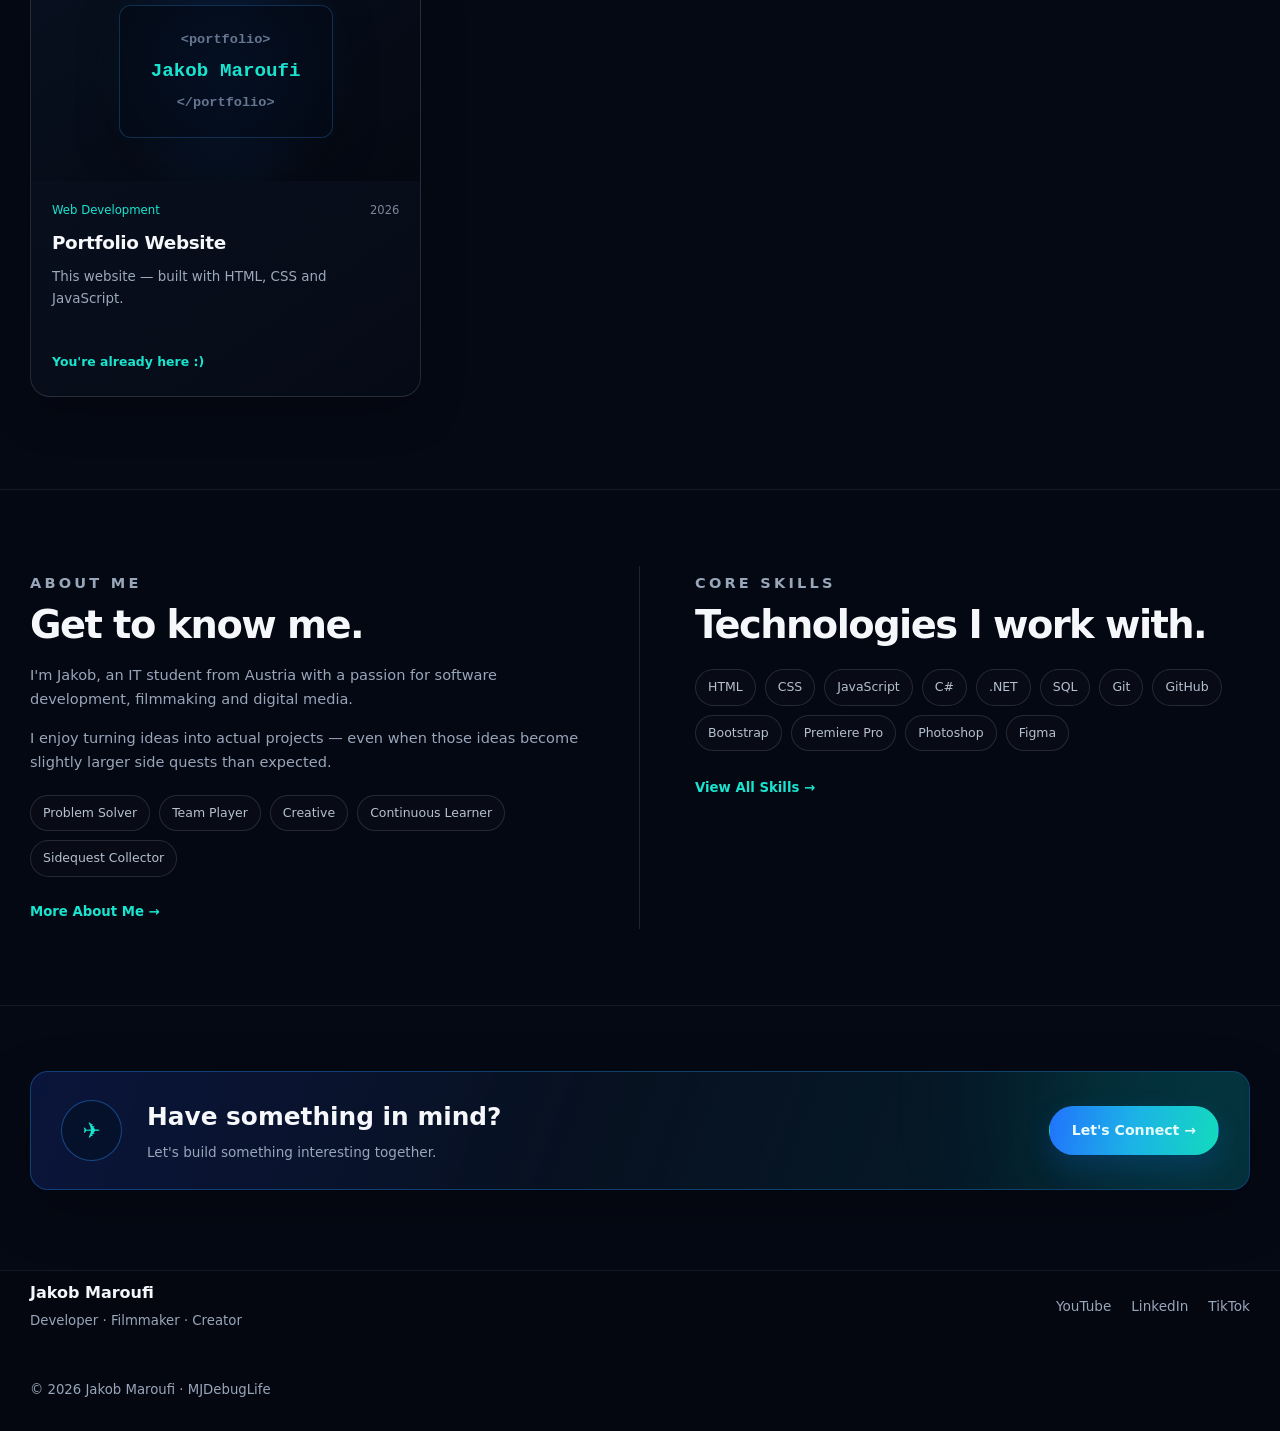
==== commit 8247c80c: "Add files via upload" ====
--- a/index.html
+++ b/index.html
@@ -1,212 +1,273 @@
 <!DOCTYPE html>
 <html lang="en">
 <head>
-    <meta charset="UTF-8">
-    <meta name="viewport" content="width=device-width, initial-scale=1.0">
-    <title>Mein Portfolio</title>
-    
-    <script src="script.js"></script>
-    <link rel="stylesheet" href="style.css">
-    <script src="https://cdn.jsdelivr.net/npm/bootstrap@5.3.0/dist/js/bootstrap.bundle.min.js"></script>
-    <link rel="stylesheet" href="https://cdn.jsdelivr.net/npm/bootstrap@5.3.0/dist/css/bootstrap.min.css">
-    
-
+  <meta charset="UTF-8">
+  <meta name="viewport" content="width=device-width, initial-scale=1.0">
+  <title data-i18n="title_home">Jakob Maroufi | MJError404</title>
+  <meta name="description" content="Portfolio of Jakob Maroufi – Developer, Filmmaker and Creator behind MJError404.">
+  <meta name="author" content="Jakob Maroufi">
+  <meta name="robots" content="index, follow">
+  <link rel="stylesheet" href="style.css">
+  <script src="script.js" defer></script>
 </head>
 <body>
 
-    
-<!-- //////////////////////////////////////// -->
-<nav class="navbar navbar-expand-lg navbar-dark bg-dark">
-    <div class="container">
-        <a class="navbar-brand" href="index.html">Mein Portfolio</a>
-
-        <button class="navbar-toggler" type="button" data-bs-toggle="collapse" data-bs-target="#navbarNav">
-            <span class="navbar-toggler-icon"></span>
-        </button>
-
-        <div class="collapse navbar-collapse" id="navbarNav">
-            <ul class="navbar-nav ms-auto">
-                <li class="nav-item"><a class="nav-link" href="aboutme.html">About Me</a></li>
-                <li class="nav-item"><a class="nav-link" href="skills.html">Skills</a></li>
-                <li class="nav-item"><a class="nav-link" href="projects.html">Projects</a></li>
-                <li class="nav-item"><a class="nav-link" href="education.html">Education</a></li>
-                <!-- <li class="nav-item"><a class="nav-link" href="certificates.html">Certificates</a></li> -->
-                <li class="nav-item"><a class="nav-link" href="contact.html">Contact</a></li>
-                <li class="nav-item"><a class="nav-link" href="download.html">Download</a></li>
-            </ul>
-        </div>
-    </div>
-</nav>
-<!-- //////////////////////////////////////// -->
-
-<!-- //////////////////////////////////////// -->
-<div class="container text-center mt-5">
-    <h1>Jakob Maroufi</h1>
-    <p class="lead">HTL Schüler & angehender Mediendesigner & Webentwickler</p>
-</div>
-<!-- //////////////////////////////////////// -->
-
-<!-- //////////////////////////////////////// -->
-<!-- Slideshow container -->
-<div class="slideshow-container">
-
-  <!-- Full-width images with number and caption text -->
-  <div class="mySlides">
-    <div class="numbertext">1 / 3</div>
-    <img src="images/Krems.png" style="width:100%">
-    
-    <div class="text">NEWS: Neues Video vom Stadtpark Krems</div>
+<header class="site-header">
+  <div class="nav-wrap">
+    <a class="brand" href="index.html" aria-label="MJError404 Home">
+      <span class="brand-mark">MJ</span>
+      <span class="brand-copy">
+        <strong>MJError404</strong>
+        <small data-i18n="brand_subtitle">DEVELOPER · CREATOR</small>
+      </span>
+    </a>
+
+    <button class="nav-toggle" type="button" data-i18n-aria-label="nav_open" aria-label="Open navigation" aria-expanded="false">
+      <span></span><span></span><span></span>
+    </button>
+
+    <nav class="main-nav" data-i18n-aria-label="nav_label" aria-label="Main navigation">
+      <a href="index.html" data-i18n="nav_home">Home</a>
+      <a href="aboutme.html" data-i18n="nav_about">About Me</a>
+      <a href="skills.html" data-i18n="nav_skills">Skills</a>
+      <a href="projects.html" data-i18n="nav_projects">Projects</a>
+      <a href="certificates.html" data-i18n="nav_certificates">Certificates</a>
+      <a href="education.html" data-i18n="nav_education">Education</a>
+      <a href="download.html" data-i18n="nav_download">Download</a>
+
+      <button class="language-toggle" type="button" data-i18n-aria-label="language_switch" aria-label="Switch language">
+        <span class="lang-option" data-lang-label="de">DE</span>
+        <span class="lang-divider">/</span>
+        <span class="lang-option" data-lang-label="en">EN</span>
+      </button>
+
+      <a href="contact.html" class="nav-cta" data-i18n="nav_contact">Let's Connect →</a>
+    </nav>
   </div>
-
-  <div class="mySlides">
-    <div class="numbertext">2 / 3</div>
-    <img src="images/Science.png" style="width:100%">
-    <div class="text">NEWS: Neuer Teaser vom Science Academy Vlog Staffel 1</div>
+</header>
+
+
+<main>
+  <section class="landing-hero">
+    <div class="section-shell landing-hero-inner">
+      <div class="landing-copy reveal">
+        <p class="eyebrow" data-i18n="home_eyebrow">DEVELOPER · FILMMAKER · CREATOR</p>
+
+        <h1 data-i18n-html="home_title">
+          I build digital<br>
+          things that<br>
+          <span>make an impact.</span>
+        </h1>
+
+        <p class="landing-lead" data-i18n-html="home_intro">
+          I'm <strong>Jakob Maroufi</strong> — an HTL student from Austria combining web development,
+          filmmaking and creative technology.
+        </p>
+
+        <div class="hero-actions">
+          <a href="projects.html" class="btn btn-primary" data-i18n="home_work">View My Work →</a>
+          <a href="aboutme.html" class="btn btn-secondary" data-i18n="home_about_button">About Me</a>
+        </div>
+
+        <div class="hero-stats">
+          <div class="hero-stat">
+            <span class="stat-icon">&lt;/&gt;</span>
+            <strong data-i18n="home_stat_projects">Projects</strong>
+            <small data-i18n="home_stat_projects_sub">Code · Media · Web</small>
+          </div>
+          <div class="hero-stat">
+            <span class="stat-icon">☆</span>
+            <strong>HTL</strong>
+            <small data-i18n="home_stat_htl_sub">IT · Krems</small>
+          </div>
+          <div class="hero-stat">
+            <span class="stat-icon">🚀</span>
+            <strong data-i18n="home_stat_learning">Always</strong>
+            <small data-i18n="home_stat_learning_sub">Learning</small>
+          </div>
+        </div>
+
+        <div class="hero-feature-bar">
+          <span data-i18n="home_feature_problem">✓ Problem Solver</span>
+          <span data-i18n="home_feature_creative">✓ Creative</span>
+          <span data-i18n="home_feature_debug">✓ Still Debugging</span>
+        </div>
+      </div>
+
+      <div class="hero-showcase hero-visual reveal">
+        <div class="hero-background-code" aria-hidden="true"><pre>function Developer() {
+  const name = "Jakob";
+  const skills = [
+    "HTML", "CSS",
+    "JavaScript", "C#"
+  ];
+
+  return {
+    creativity: true,
+    problemSolver: true
+  };
+}</pre></div>
+
+        <div class="person-backlight" aria-hidden="true"></div>
+
+        <img src="images/hero.jpg" alt="Jakob Maroufi" class="hero-person">
+
+        <div class="terminal-card hero-terminal">
+          <div class="terminal-top">
+            <span></span><span></span><span></span>
+            <p>portfolio.exe</p>
+          </div>
+          <div class="terminal-body">
+            <p data-i18n-html="terminal_init">&gt; <span class="terminal-accent">initializing</span> portfolio.exe</p>
+            <p data-i18n="terminal_skills">&gt; loading skills...</p>
+            <p data-i18n="terminal_projects">&gt; fetching projects...</p>
+            <p data-i18n="terminal_build">&gt; building awesome experiences...</p>
+            <p class="terminal-success" data-i18n="terminal_ready">&gt; status: READY</p>
+          </div>
+        </div>
+
+        <div class="floating-error hero-error">
+          <span>ERROR 404</span>
+          <small data-i18n-html="home_error_text">boring portfolio<br>not found</small>
+        </div>
+      </div>
+    </div>
+    <div class="hero-wave" aria-hidden="true"></div>
+  </section>
+
+  <section class="section-shell home-project-section">
+    <div class="home-section-header reveal">
+      <div>
+        <p class="eyebrow" data-i18n="home_projects_label">FEATURED PROJECTS</p>
+        <h2 data-i18n="home_projects_heading">Things I've created.</h2>
+      </div>
+      <a href="projects.html" class="section-more" data-i18n="home_projects_all">View All Projects →</a>
+    </div>
+
+    <div class="home-project-grid">
+      <a href="projects.html#science-academy" class="home-project-card glass-card reveal spotlight-card">
+        <div class="home-project-thumb youtube-gradient">
+          <div class="project-art">SA</div>
+          <span class="home-play">▶</span>
+        </div>
+        <div class="home-project-content">
+          <div class="project-topline"><span data-i18n="home_science_type">Filmmaking</span><small>2026</small></div>
+          <h3>Science Academy</h3>
+          <p data-i18n="home_science_text">Vlogs, science, behind-the-scenes moments and storytelling.</p>
+          <strong data-i18n="home_science_button">Explore Project →</strong>
+        </div>
+      </a>
+
+      <a href="https://www.tiktok.com/@mjdebuglife" target="_blank" rel="noopener" class="home-project-card glass-card reveal spotlight-card">
+        <div class="home-project-thumb">
+          <img src="images/tiktok.png" alt="MJDebugLife" class="project-art">
+          <span class="home-play">▶</span>
+        </div>
+        <div class="home-project-content">
+          <div class="project-topline"><span data-i18n="home_krems_type">Cinematic Videos</span><small>2026</small></div>
+          <h3>Official TikTok Account</h3>
+          <p data-i18n="home_krems_text">Camera work, editing and cinematic storytelling all in one place.</p>
+          <strong data-i18n="home_krems_button">View Project →</strong>
+        </div>
+      </a>
+
+      <a href="https://www.youtube.com/@MJError404" target="_blank" rel="noopener" class="home-project-card glass-card reveal spotlight-card">
+        <div class="home-project-thumb">
+          <img src="images/youtube.png" alt="MJError404" class="project-art">
+          <span class="home-play">▶</span>
+        </div>
+        <div class="home-project-content">
+          <div class="project-topline"><span data-i18n="home_krems2_type">Cinematic Videos</span><small>2026</small></div>
+          <h3>Official YouTube Channel</h3>
+          <p data-i18n="home_krems2_text">Vlogs, science, behind-the-scenes moments and storytelling.</p>
+          <strong data-i18n="home_krems2_button">View Project →</strong>
+        </div>
+      </a>
+
+      <a href="index.html" class="home-project-card glass-card reveal spotlight-card">
+        <div class="home-project-thumb portfolio-preview">
+          <div class="fake-code-window">
+            <span>&lt;portfolio&gt;</span>
+            <strong>Jakob Maroufi</strong>
+            <span>&lt;/portfolio&gt;</span>
+          </div>
+        </div>
+        <div class="home-project-content">
+          <div class="project-topline"><span data-i18n="home_portfolio_type">Web Development</span><small>2026</small></div>
+          <h3 data-i18n="home_portfolio_title">Portfolio Website</h3>
+          <p data-i18n="home_portfolio_text">This website — built with HTML, CSS and JavaScript.</p>
+          <strong data-i18n="home_portfolio_button">You're already here :)</strong>
+        </div>
+      </a>
+    </div>
+  </section>
+
+  <section class="home-info-section">
+    <div class="section-shell home-info-grid">
+      <div class="home-info-column reveal">
+        <p class="eyebrow" data-i18n="home_about_label">ABOUT ME</p>
+        <h2 data-i18n="home_about_heading">Get to know me.</h2>
+        <p data-i18n="home_about_text_1">I'm Jakob, an IT student from Austria with a passion for software development, filmmaking and digital media.</p>
+        <p data-i18n="home_about_text_2">I enjoy turning ideas into actual projects — even when those ideas become slightly larger side quests than expected.</p>
+        <div class="pill-row">
+          <span data-i18n="pill_problem">Problem Solver</span>
+          <span data-i18n="pill_team">Team Player</span>
+          <span data-i18n="pill_creative">Creative</span>
+          <span data-i18n="pill_learning">Continuous Learner</span>
+          <span data-i18n="pill_sidequest">Sidequest Collector</span>
+        </div>
+        <a href="aboutme.html" class="section-more" data-i18n="home_about_more">More About Me →</a>
+      </div>
+
+      <div class="home-info-column reveal">
+        <p class="eyebrow" data-i18n="home_skills_label">CORE SKILLS</p>
+        <h2 data-i18n="home_skills_heading">Technologies I work with.</h2>
+        <div class="home-skill-list">
+          <span class="skill-tag">HTML</span>
+          <span class="skill-tag">CSS</span>
+          <span class="skill-tag">JavaScript</span>
+          <span class="skill-tag">C#</span>
+          <span class="skill-tag">.NET</span>
+          <span class="skill-tag">SQL</span>
+          <span class="skill-tag">Git</span>
+          <span class="skill-tag">GitHub</span>
+          <span class="skill-tag">Bootstrap</span>
+          <span class="skill-tag">Premiere Pro</span>
+          <span class="skill-tag">Photoshop</span>
+          <span class="skill-tag">Figma</span>
+        </div>
+        <a href="skills.html" class="section-more" data-i18n="home_skills_more">View All Skills →</a>
+      </div>
+    </div>
+  </section>
+
+  <section class="section-shell">
+    <div class="home-contact reveal">
+      <div class="home-contact-icon">✈</div>
+      <div>
+        <h2 data-i18n="home_contact_heading">Have something in mind?</h2>
+        <p data-i18n="home_contact_text">Let's build something interesting together.</p>
+      </div>
+      <a href="contact.html" class="btn btn-primary" data-i18n="home_contact_button">Let's Connect →</a>
+    </div>
+  </section>
+</main>
+
+
+<footer class="site-footer">
+  <div class="section-shell footer-inner">
+    <div>
+      <strong>Jakob Maroufi</strong>
+      <p data-i18n="footer_role">Developer · Filmmaker · Creator</p>
+    </div>
+    <div class="footer-links">
+      <a href="https://www.youtube.com/@MJError404" target="_blank" rel="noopener">YouTube</a>
+      <a href="https://www.linkedin.com/in/jakob-maroufi-1bb01a386/" target="_blank" rel="noopener">LinkedIn</a>
+      <a href="https://www.tiktok.com/@mjdebuglife" target="_blank" rel="noopener">TikTok</a>
+    </div>
+    <p class="copyright" data-i18n="footer_copyright">© 2026 Jakob Maroufi · MJDebugLife</p>
   </div>
-
-  <div class="mySlides">
-    <div class="numbertext">3 / 3</div>
-    <img src="images/Youtube.png" style="width:100%">
-    <div class="text">NEWS: Offizieller Start von MJDebugLife</div>
-  </div>
-
-  <!-- Next and previous buttons -->
-  <a class="prev" onclick="plusSlides(-1)">&#10094;</a>
-  <a class="next" onclick="plusSlides(1)">&#10095;</a>
-</div>
-<br>
-
-<!-- The dots/circles -->
-<div style="text-align:center">
-  <span class="dot" onclick="currentSlide(1)"></span>
-  <span class="dot" onclick="currentSlide(2)"></span>
-  <span class="dot" onclick="currentSlide(3)"></span>
-</div>
-<!-- //////////////////////////////////////// -->
-
-<!-- //////////////////////////////////////// -->
-
-<div class="container mt-5">
-    <div class="row g-4">
-
-        <!-- About Me -->
-        <div class="col-md-4 d-flex">
-            <a href="aboutme.html" class="text-decoration-none text-dark home-card-link">
-                <div class="card card-hover shadow home-card">
-                    <button class="button">
-                        <div class="card-body text-center">
-                        <h5 class="card-title">About Me</h5>
-                        <p>Erfahre mehr über mich</p>
-                        <img src="images/ski.jpg" style="width:100%">
-                    </div>
-                    </button>
-                </div>
-            </a>
-        </div>
-
-        <!-- Skills -->
-        <div class="col-md-4 d-flex">
-            <a href="skills.html" class="text-decoration-none text-dark home-card-link">
-                <div class="card card-hover shadow home-card">
-                    <button class="button">
-                    <div class="card-body text-center">
-                        <h5 class="card-title">Skills</h5>
-                        <p>Meine Fähigkeiten</p>
-                        <img src="images/w3schools.jpg" style="width:100%">
-                    </div>
-                    </button>
-                </div>
-            </a>
-        </div>
-
-        <!-- Projects -->
-        <div class="col-md-4 d-flex">
-            <a href="projects.html" class="text-decoration-none text-dark home-card-link">
-                <div class="card card-hover shadow home-card">
-                    <button class="button">
-                    <div class="card-body text-center">
-                        <h5 class="card-title">Projects</h5>
-                        <p>Meine Projekte</p>
-                        <img src="images/cutting.jpg" style="width:100%">
-                    </div>
-                    </button>
-                </div>
-            </a>
-        </div>
-
-        <!-- Education -->
-        <div class="col-md-4 d-flex">
-            <a href="education.html" class="text-decoration-none text-dark home-card-link">
-                <div class="card card-hover shadow home-card">
-                    <button class="button">
-                    <div class="card-body text-center">
-                        <h5 class="card-title">Education</h5>
-                        <p>Meine Ausbildung</p>
-                        <img src="images/HTL.jpg" style="width:100%">
-                    </div>
-                    </button>
-                </div>
-            </a>
-        </div>
- 
-        
-       
-        <!-- Contact -->
-        <div class="col-md-4 d-flex">
-            <a href="contact.html" class="text-decoration-none text-dark home-card-link">
-                <div class="card card-hover shadow home-card">
-                    <button class="button">
-                    <div class="card-body text-center">
-                        <h5 class="card-title">Contact</h5>
-                        <p>Kontaktiere mich</p>
-                        <img src="images/qrlinkedIn.jpg" class="home-card-qr" style="width:100%">
-                    </div>
-                    </button>
-                </div>
-            </a>
-        </div>
-
-
-        <!-- Certificates -->
-                <!-- <div class="col-md-4">
-                    <a href="certificates.html" class="text-decoration-none text-dark">
-                        <div class="card card-hover shadow">
-                            <button class="button">
-                            <div class="card-body text-center">
-                                <h5 class="card-title">Certificates</h5>
-                                <p>Meine Zertifikate</p>
-                            </div>
-                            </button>
-                        </div>
-                    </a>
-                </div>
-        -->
-
-         <!-- Certificates -->
-        <div class="col-md-4">
-                <div class="card card-hover shadow">
-                    <button class="button">
-                    <div class="card-body text-center">
-                        <h5 class="card-title">Comming Soon</h5>
-                        <p>...</p>
-                    </div>
-                    </button>
-                </div>
-            </a>
-        </div>
- 
-
-    </div>
-</div>
-<!-- //////////////////////////////////////// -->
-
-<!-- Bootstrap JS -->
+</footer>
 
 </body>
-<br><br><br>
-<footer>
-    <div class="containerFooter bg-dark">
-        &copy; 2026 Mein Portfolio | Jakob Maroufi | Alle Rechte vorbehalten.
-    </div>
-</footer>
 </html>
--- a/style.css
+++ b/style.css
@@ -1,638 +1,2043 @@
+
+/* ============================================================
+   MJERROR404 — COMPLETE STYLESHEET
+   Dark tech portfolio · responsive · bilingual
+   ============================================================ */
+
+:root {
+  --bg: #050914;
+  --bg-soft: #09111f;
+  --card: rgba(10, 18, 33, 0.88);
+  --card-strong: #0b1424;
+  --text: #f5f7fb;
+  --muted: #98a6ba;
+  --line: rgba(255, 255, 255, 0.11);
+  --blue: #287cff;
+  --blue-light: #42b6ff;
+  --cyan: #19e4cf;
+  --accent: #6ea8ff;
+  --accent-2: #7df2d2;
+  --danger: #ff5777;
+  --warning: #ffd46e;
+  --radius: 20px;
+  --shadow: 0 28px 80px rgba(0, 0, 0, 0.42);
+  --max: 1220px;
+}
+
+* { box-sizing: border-box; }
+
+html { scroll-behavior: smooth; }
+
 body {
-        background-color: beige !important;
-        overflow-x: hidden;
-}
-
-/* width */
-::-webkit-scrollbar {
-  width: 20px;
-}
-
-/* Track */
-::-webkit-scrollbar-track {
-  box-shadow: inset 0 0 5px grey;
-  border-radius: 10px;
-}
-
-/* Handle */
-::-webkit-scrollbar-thumb {
-  background: rgb(15, 15, 15);
-  border-radius: 10px;
-}
-
-/*///////////////////////////////////////////////////////////////////////////////////////////////////////////////////////////////*/
-
-/* Slider Styles */
-.mySlides img {
-  height: 500px;
-  object-fit: cover;
-  width: 100%;
-}
-
-.slideshow-container {
-  max-width: 1500px;
-  position: relative;
-  margin: auto;
-  border: 20px solid rgb(199, 199, 172);
-  border-radius: 20px;
-}
-
-.prev, .next {
-  cursor: pointer;
-  position: absolute;
-  top: 50%;
-  width: auto;
-  padding: 16px;
-  margin-top: -22px;
-  color: white;
-  font-weight: bold;
-  font-size: 18px;
-  transition: 0.6s ease;
-  border-radius: 0 3px 3px 0;
-  user-select: none;
-}
-
-.next {
-  right: 0;
-  border-radius: 3px 0 0 3px;
-}
-
-.prev:hover, .next:hover {
-  background-color: rgba(0,0,0,0.8);
-}
-
-.text {
-  color: black;
-  background-color: white;
-  font-size: 25px;
-  padding: 8px 12px;
-  position: absolute;
-  bottom: 8px;
-  width: 100%;
-  text-align: center;
-}
-
-.numbertext {
-  color: white;
-  font-size: 12px;
-  padding: 8px 12px;
-  position: absolute;
+  margin: 0;
+  color: var(--text);
+  background:
+    radial-gradient(circle at 67% 6%, rgba(20, 91, 255, 0.08), transparent 25%),
+    radial-gradient(circle at 10% 35%, rgba(0, 180, 255, 0.035), transparent 23%),
+    var(--bg);
+  font-family: Inter, ui-sans-serif, system-ui, -apple-system, BlinkMacSystemFont, "Segoe UI", sans-serif;
+  line-height: 1.65;
+  overflow-x: hidden;
+  animation: page-in .45s ease both;
+}
+
+body::before {
+  content: "";
+  position: fixed;
+  inset: -20%;
+  z-index: -10;
+  pointer-events: none;
+  background:
+    radial-gradient(circle at 65% 30%, rgba(26, 109, 255, .06), transparent 24%),
+    radial-gradient(circle at 80% 50%, rgba(25, 228, 207, .035), transparent 20%);
+  animation: ambient 18s ease-in-out infinite alternate;
+}
+
+img { display: block; max-width: 100%; }
+a { color: inherit; }
+button, input, textarea { font: inherit; }
+
+.section-shell {
+  width: min(calc(100% - 50px), var(--max));
+  margin-inline: auto;
+}
+
+.section-block { padding: 90px 0; }
+
+/* ============================================================
+   HEADER / NAV
+   ============================================================ */
+
+.site-header {
+  position: sticky;
   top: 0;
-}
-
-.dot {
-  cursor: pointer;
-  height: 15px;
-  width: 15px;
-  margin: 0 2px;
-  background-color: #bbb;
-  border-radius: 50%;
-  display: inline-block;
-  transition: background-color 0.6s ease;
-}
-
-.active, .dot:hover {
-  background-color: #717171;
-}
-
-@media only screen and (max-width: 300px) {
-  .prev, .next,.text {font-size: 11px}
-}
-/*Slider Styles*/
-
-/* Beige Background */
-.bg-beige {
-  background-color: #F5F5DC;
-}
-
-/*Card Styles*/
-.button {
-  padding: 15px 25px;
-  font-size: 24px;
-  text-align: center;
-  cursor: pointer;
-  outline: none;
-  color: #fff;
-  background-color: #363636;
-  border: none;
-  border-radius: 15px;
-  box-shadow: 0 9px #999;
-}
-
-.button:hover {background-color: #161616}
-
-.button:active {
-  background-color: #666666;
-  box-shadow: 0 5px #666;
-  transform: translateY(4px);
-}
-/*Card Styles*/
-
-/*///////////////////////////////////////////////////////////////////////////////////////////////////////////////////////////////*/
-/*Container Styles*/
-.skills, .adobe, .basics {
-  text-align: center;
-  color: white;
-  max-width: 1200px;
-  margin-bottom: 20px;
-  padding: 10px;
-  border: 10px solid rgb(199, 199, 172);
-  border-radius: 10px;
-}
-
-.skills:hover, .adobe:hover, .basics:hover, .tools:hover {
-  margin-bottom: 50px;
-  margin-top: 50px;
-  padding: 10px;
-  border: 20px solid rgb(199, 199, 172);
-}
-
-.tools {
-  text-align: center;
-  color: white;
-  max-width: 1200px;
-  margin-bottom: 20px;
-  padding: 10px;
-  border: 10px solid rgb(199, 199, 172);
-  border-radius: 10px;
-}
-
-
-/*Container Styles*/
-
-/*Skills Styles*/
-.title{
-  text-align: center;
-}
-/*Skills Styles*/
-
-/*Footer Styles*/
-footer {
-  color: white;
-  text-align: center;
-}
-
-/* Skill Bar Styles (Bootstrap-compatible) */
-.skill-bar {
-  position: relative;
-  height: 1.5rem;
-  background-color: #e9ecef;
-  border-radius: 0.375rem;
-  overflow: hidden;
-}
-
-.skill-bar-fill {
-  height: 100%;
-  min-width: 0;
-  background-color: #0d6efd;
-  color: white;
+  z-index: 200;
+  background: rgba(5, 9, 20, .78);
+  border-bottom: 1px solid rgba(255, 255, 255, .06);
+  backdrop-filter: blur(18px);
+}
+
+.nav-wrap {
+  width: min(calc(100% - 50px), var(--max));
+  min-height: 76px;
+  margin-inline: auto;
   display: flex;
   align-items: center;
+  justify-content: space-between;
+  gap: 30px;
+}
+
+.brand {
+  display: inline-flex;
+  align-items: center;
+  gap: 12px;
+  text-decoration: none;
+}
+
+.brand-mark {
+  width: 43px;
+  height: 43px;
+  display: grid;
+  place-items: center;
+  border-radius: 11px;
+  color: white;
+  font-size: 1.25rem;
+  font-weight: 900;
+  background: linear-gradient(145deg, #1f66ff, #21d7d0);
+  box-shadow: 0 8px 25px rgba(35, 116, 255, .23);
+}
+
+.brand-copy {
+  display: grid;
+  line-height: 1.05;
+}
+
+.brand-copy strong {
+  font-size: 1rem;
+  letter-spacing: -.01em;
+}
+
+.brand-copy small {
+  margin-top: 5px;
+  color: #29aaff;
+  font: 800 .58rem/1 ui-monospace, SFMono-Regular, Menlo, Consolas, monospace;
+  letter-spacing: .22em;
+}
+
+.main-nav {
+  display: flex;
+  align-items: center;
+  gap: 28px;
+}
+
+.main-nav a {
+  position: relative;
+  color: #d2d8e2;
+  text-decoration: none;
+  font-size: .89rem;
+  font-weight: 600;
+  transition: color .2s ease;
+}
+
+.main-nav a:hover,
+.main-nav a.active { color: var(--cyan); }
+
+.main-nav a:not(.nav-cta)::after {
+  content: "";
+  position: absolute;
+  left: 0;
+  right: 0;
+  bottom: -15px;
+  height: 2px;
+  border-radius: 999px;
+  background: linear-gradient(90deg, var(--blue-light), var(--cyan));
+  transform: scaleX(0);
+  transform-origin: right;
+  transition: transform .27s ease;
+}
+
+.main-nav a:not(.nav-cta):hover::after,
+.main-nav a:not(.nav-cta).active::after {
+  transform: scaleX(1);
+  transform-origin: left;
+}
+
+.nav-cta {
+  padding: 10px 19px;
+  border: 1px solid rgba(25, 228, 207, .55);
+  border-radius: 999px;
+  color: white !important;
+  transition: background .2s ease, border-color .2s ease, transform .2s ease;
+}
+
+.nav-cta:hover {
+  transform: translateY(-2px);
+  border-color: var(--cyan);
+  background: rgba(25, 228, 207, .07);
+}
+
+.nav-toggle {
+  display: none;
+  padding: 8px;
+  background: transparent;
+  border: 0;
+  cursor: pointer;
+}
+
+.nav-toggle span {
+  display: block;
+  width: 24px;
+  height: 2px;
+  margin: 5px;
+  border-radius: 999px;
+  background: white;
+  transition: transform .25s ease, opacity .2s ease;
+}
+
+.nav-toggle.is-open span:first-child { transform: translateY(7px) rotate(45deg); }
+.nav-toggle.is-open span:nth-child(2) { opacity: 0; }
+.nav-toggle.is-open span:last-child { transform: translateY(-7px) rotate(-45deg); }
+
+/* ============================================================
+   LANGUAGE SWITCH
+   ============================================================ */
+
+.language-toggle {
+  display: inline-flex;
+  align-items: center;
   justify-content: center;
-  font-size: 0.85rem;
-  font-weight: 600;
-  transition: width 0.6s ease;
-}
-
-.skill-bar:not(.progress) .skill-bar-fill {
-  width: 100%;
-}
-
-/* Skill bars as prozent example */
-.skill-progress {
-  width: 100%;
-  background-color: #ddd;
-  border-radius: 0.375rem;
-  margin-bottom: 0.75rem;
+  gap: 6px;
+  min-width: 72px;
+  padding: 7px 11px;
+  border: 1px solid rgba(255,255,255,.12);
+  border-radius: 999px;
+  color: var(--muted);
+  background: rgba(255,255,255,.025);
+  font-size: .72rem;
+  font-weight: 800;
+  cursor: pointer;
+  transition: border-color .2s ease, background .2s ease, color .2s ease;
+}
+
+.language-toggle:hover {
+  color: white;
+  border-color: rgba(25,228,207,.45);
+  background: rgba(25,228,207,.06);
+}
+
+.lang-option { color: #728096; transition: color .2s ease; }
+.lang-option.active { color: var(--cyan); }
+.lang-divider { color: #49576a; }
+
+/* ============================================================
+   BUTTONS — NO CLICK GROWTH
+   ============================================================ */
+
+.btn {
+  position: relative;
   overflow: hidden;
-}
-
-.skill-fill {
-  text-align: right;
-  padding: 10px 12px;
+  isolation: isolate;
+  display: inline-flex;
+  align-items: center;
+  justify-content: center;
+  gap: 9px;
+  padding: 12px 22px;
+  border: 1px solid transparent;
+  border-radius: 999px;
+  font-size: .88rem;
+  font-weight: 700;
+  text-decoration: none;
+  cursor: pointer;
+  transition: transform .2s ease, border-color .2s ease, box-shadow .2s ease, filter .2s ease;
+  scale: 1;
+}
+
+.btn:hover { transform: translateY(-2px); }
+.btn:active,
+.btn:focus,
+.btn:focus-visible {
+  scale: 1 !important;
+}
+
+.btn:active { transform: none !important; }
+
+.btn-primary {
   color: white;
-  font-weight: 600;
-  border-radius: 0.375rem;
-  min-height: 2rem;
-}
-
-.skill-fill.html { width: 50%; background-color: #ff7f50; }
-.skill-fill.css { width: 40%; background-color: #2196F3; }
-.skill-fill.bootstrap { width: 33%; background-color: #6610f2; }
-.skill-fill.csharp { width: 30%; background-color: #6f42c1; }
-.skill-fill.js { width: 15%; background-color: #c5c900; }
-.skill-fill.python { width: 10%; background-color: #35dba9; }
-.skill-fill.php { width: 10%; background-color: #766c99; }
-.skill-fill.sql { width: 20%; background-color: #0dcaf0; }
-
-.skill-fill.illustrator { width: 40%; background-color: #5c0e00; }
-.skill-fill.premiere { width: 65%; background-color: #020d72; }
-.skill-fill.aftereffects { width: 33%; background-color: #020d72; }
-
-.skill-fill.ms365 { width: 50%; background-color: #511bcf; }
-.skill-fill.capcut { width: 30%; background-color: #000000; }
-.skill-fill.schach { width: 33%; background-color: #3a5775; }
-.skill-fill.deutsch { width: 100%; background-color: #198754; }
-.skill-fill.englisch { width: 60%; background-color: #ddc703; }
-/*///////////////////////////////////////////////////////////////////////////////////////////////////////////////////////////////*/
-
-/* Timeline Styles */
-* {
-  box-sizing: border-box;
-}
-
-body {
-  background-color: #474e5d;
-  font-family: Helvetica, sans-serif;
-}
-
-/* The actual timeline (the vertical ruler) */
-.timeline {
-  position: relative;
-  max-width: 1200px;
-  margin: 0 auto;
-}
-
-/* The actual timeline (the vertical ruler) */
-.timeline::after {
-  content: '';
+  background: linear-gradient(100deg, #246cff, #20aee9, #16daba);
+  box-shadow: 0 13px 30px rgba(26, 107, 255, .18);
+}
+
+.btn-primary:hover {
+  box-shadow: 0 15px 38px rgba(26, 107, 255, .27);
+  filter: brightness(1.07);
+}
+
+.btn-primary::before {
+  content: "";
   position: absolute;
-  width: 6px;
-  background-color: white;
-  top: 0;
-  bottom: 0;
-  left: 50%;
-  margin-left: -3px;
-}
-
-/* Container around content */
-.containerT {
-  padding: 10px 40px;
-  position: relative;
-  background-color: inherit;
-  width: 50%;
-}
-
-/* The circles on the timeline */
-.containerT::after {
-  content: '';
-  position: absolute;
-  width: 25px;
-  height: 25px;
-  right: -17px;
-  background-color: white;
-  border: 4px solid #FF9F55;
-  top: 15px;
-  border-radius: 50%;
-  z-index: 1;
-}
-
-/* Place the container to the left */
-.left {
-  left: 0;
-}
-
-/* Place the container to the right */
-.right {
-  left: 50%;
-}
-
-/* Add arrows to the left container (pointing right) */
-.left::before {
-  content: " ";
-  height: 0;
-  position: absolute;
-  top: 22px;
-  width: 0;
-  z-index: 1;
-  right: 30px;
-  border: medium solid white;
-  border-width: 10px 0 10px 10px;
-  border-color: transparent transparent transparent white;
-}
-
-/* Add arrows to the right container (pointing left) */
-.right::before {
-  content: " ";
-  height: 0;
-  position: absolute;
-  top: 22px;
-  width: 0;
-  z-index: 1;
-  left: 30px;
-  border: medium solid white;
-  border-width: 10px 10px 10px 0;
-  border-color: transparent white transparent transparent;
-}
-
-/* Fix the circle for containers on the right side */
-.right::after {
-  left: -16px;
-}
-
-/* The actual content */
-.content {
-  padding: 20px 30px;
-  background-color: white;
-  position: relative;
-  border-radius: 6px;
-}
-
-/* Media queries - Responsive timeline on screens less than 600px wide */
-@media screen and (max-width: 600px) {
-  /* Place the timelime to the left */
-  .timeline::after {
-  left: 31px;
-  }
-  
-  /* Full-width containers */
-  .containerT {
-  width: 100%;
-  padding-left: 70px;
-  padding-right: 25px;
-  }
-  
-  /* Make sure that all arrows are pointing leftwards */
-  .containerT::before {
-  left: 60px;
-  border: medium solid white;
-  border-width: 10px 10px 10px 0;
-  border-color: transparent white transparent transparent;
-  }
-
-  /* Make sure all circles are at the same spot */
-  .left::after, .right::after {
-  left: 15px;
-  }
-  
-  /* Make all right containers behave like the left ones */
-  .right {
-  left: 0%;
-  }
-}
-/* Timeline Styles */
-/*///////////////////////////////////////////////////////////////////////////////////////////////////////////////////////////////*/
-
-/* Three columns side by side */
-.column {
-  float: left;
-  width: 50%;
-  margin-bottom: 16px;
-  padding: 0 8px;
-}
-
-/* Display the columns below each other instead of side by side on small screens */
-@media screen and (max-width: 650px) {
-  .column {
-    width: 100%;
-    display: block;
-  }
-}
-
-/* Add some shadows to create a card effect */
-.card {
-  box-shadow: 0 4px 8px 0 rgba(0, 0, 0, 0.2);
-}
-
-/* Some left and right padding inside the container */
-.containerContact {
-  padding: 0 16px;
-}
-
-/* Clear floats */
-.containerContact::after, .row::after {
-  content: "";
-  clear: both;
-  display: table;
-}
-
-.titleContact {
-  color: grey;
-}
-/*///////////////////////////////////////////////////////////////////////////////////////////////////////////////////////////////*/
-
-
-
-/* Contact Form Styles */
-input[type=text], input[type=email], select, textarea {
-  width: 100%;
-  padding: 12px;
-  border: 1px solid #ccc;
-  border-radius: 4px;
-  box-sizing: border-box;
-  margin-top: 6px;
-  margin-bottom: 16px;
-  font-family: Arial, sans-serif;
-}
-
-input[type=text]:focus, input[type=email]:focus, select:focus, textarea:focus {
-  outline: none;
-  border-color: #363636;
-  box-shadow: 0 0 5px rgba(54, 54, 54, 0.3);
-}
-
-textarea {
-  resize: vertical;
-}
-
-input[type=submit] {
-  background-color: #363636;
+  inset: -30% auto -30% -60%;
+  z-index: -1;
+  width: 38%;
+  transform: skewX(-20deg);
+  background: linear-gradient(90deg, transparent, rgba(255,255,255,.5), transparent);
+  transition: left .55s ease;
+}
+
+.btn-primary:hover::before { left: 130%; }
+
+.btn-secondary {
   color: white;
-  padding: 12px 20px;
-  border: none;
-  border-radius: 4px;
-  cursor: pointer;
-  font-size: 16px;
-  width: 100%;
-  transition: background-color 0.3s ease;
-}
-
-input[type=submit]:hover {
-  background-color: #161616;
-}
-
-.containerContactForms {
-  border-radius: 5px;
-  background-color: #F5F5DC;
-  padding: 20px;
-  box-shadow: 0 4px 8px 0 rgba(0, 0, 0, 0.1);
-}
-
-.button {
-  border: none;
-  outline: 0;
+  background: rgba(255, 255, 255, .015);
+  border-color: rgba(255, 255, 255, .18);
+}
+
+.btn-secondary:hover { border-color: rgba(255, 255, 255, .34); }
+
+/* ============================================================
+   TYPOGRAPHY
+   ============================================================ */
+
+.eyebrow {
+  margin: 0;
+  color: #24baff;
+  font-size: .73rem;
+  font-weight: 850;
+  letter-spacing: .22em;
+  text-transform: uppercase;
+}
+
+.section-more {
   display: inline-block;
-  padding: 8px;
+  color: var(--cyan);
+  text-decoration: none;
+  font-size: .83rem;
+  font-weight: 700;
+  transition: transform .2s ease, color .2s ease;
+}
+
+.section-more:hover {
   color: white;
-  background-color: #000;
-  text-align: center;
-  cursor: pointer;
-  width: 100%;
-}
-
-.button:hover {
-  background-color: #555;
-}
-
-/*////////////////////////////////////////////////////////////////////////////////////////////////////*/
-.card:hover {
-    transform: scale(1.03);
-    transition: 0.3s;
-}
-
-.project-card {
+  transform: translateX(3px);
+}
+
+/* ============================================================
+   HOME HERO
+   ============================================================ */
+
+.landing-hero {
+  position: relative;
+  min-height: calc(100vh - 76px);
   overflow: hidden;
 }
 
-.home-card {
-  width: 100%;
-  overflow: hidden;
-}
-
-.home-card-link {
-  display: block;
-  width: 100%;
-}
-
-.home-card .button {
+.landing-hero-inner {
+  position: relative;
+  z-index: 5;
+  min-height: 760px;
+  display: grid;
+  grid-template-columns: minmax(0, .93fr) minmax(510px, 1.07fr);
+  align-items: center;
+  gap: 28px;
+  padding: 58px 0 65px;
+}
+
+.landing-copy {
+  position: relative;
+  z-index: 15;
+  padding-bottom: 20px;
+}
+
+.landing-copy h1 {
+  max-width: 630px;
+  margin: 20px 0 24px;
+  font-size: clamp(3.2rem, 5.6vw, 5.45rem);
+  line-height: .99;
+  letter-spacing: -.055em;
+}
+
+.landing-copy h1 span {
+  display: inline-block;
+  color: transparent;
+  background: linear-gradient(90deg, #2864ff 3%, #219bff 45%, #13dfbc 100%);
+  background-size: 200% 100%;
+  background-clip: text;
+  -webkit-background-clip: text;
+  animation: gradient-slide 7s ease-in-out infinite;
+}
+
+.landing-lead {
+  max-width: 560px;
+  margin: 0;
+  color: var(--muted);
+  font-size: 1rem;
+  line-height: 1.7;
+}
+
+.landing-lead strong { color: var(--text); }
+
+.hero-actions {
   display: flex;
-  width: 100%;
-  height: 100%;
-  padding: 8px;
-}
-
-.home-card .card-body {
+  flex-wrap: wrap;
+  gap: 14px;
+  margin-top: 31px;
+}
+
+.hero-stats {
+  max-width: 530px;
+  margin-top: 47px;
+  display: grid;
+  grid-template-columns: repeat(3, 1fr);
+}
+
+.hero-stat {
+  position: relative;
+  min-height: 88px;
+  padding: 0 23px;
   display: flex;
   flex-direction: column;
+  justify-content: center;
+}
+
+.hero-stat:first-child { padding-left: 0; }
+
+.hero-stat:not(:last-child)::after {
+  content: "";
+  position: absolute;
+  top: 7px;
+  right: 0;
+  bottom: 7px;
+  width: 1px;
+  background: rgba(255, 255, 255, .11);
+}
+
+.stat-icon {
+  margin-bottom: 3px;
+  color: #21b7ff;
+  font-size: 1.28rem;
+  font-weight: 900;
+}
+
+.hero-stat strong {
+  color: white;
+  font-size: 1.15rem;
+}
+
+.hero-stat small {
+  color: #7f8ba0;
+  font-size: .75rem;
+}
+
+.hero-feature-bar {
+  width: fit-content;
+  max-width: 100%;
+  margin-top: 37px;
+  padding: 11px 16px;
+  display: flex;
+  flex-wrap: wrap;
+  gap: 14px 25px;
+  border: 1px solid rgba(255,255,255,.10);
+  border-radius: 10px;
+  color: #aab6c7;
+  background: rgba(6, 12, 24, .38);
+  font-size: .74rem;
+}
+
+.hero-showcase {
+  position: relative;
+  min-height: 675px;
+  isolation: isolate;
+  perspective: 1100px;
+}
+
+.person-backlight {
+    position: absolute;
+
+    top: 15px;
+    left: 50%;
+
+    z-index: -3;
+
+    width: 520px;
+    height: 610px;
+
+    transform: translateX(-50%);
+
+    border-radius: 48% 52% 45% 55%;
+
+    background:
+        radial-gradient(
+            ellipse at 55% 42%,
+            rgba(32, 150, 255, .30) 0%,
+            rgba(20, 105, 255, .16) 36%,
+            rgba(19, 228, 207, .045) 56%,
+            transparent 73%
+        );
+
+    filter: blur(42px);
+
+    opacity: .9;
+
+    animation:
+        glow-breathe
+        5s ease-in-out
+        infinite;
+}
+
+
+/* Foto selbst */
+
+.hero-person {
+    position: absolute;
+
+    top: -4px;
+    left: 50%;
+
+    z-index: 2;
+
+    width: min(490px, 90%);
+
+    max-height: 665px;
+
+    object-fit: contain;
+    object-position: center bottom;
+
+    transform:
+        translateX(-50%);
+
+    /*
+       Nur natürlicher Schatten.
+       KEIN harter blauer Outline-Shadow mehr.
+    */
+    filter:
+        drop-shadow(
+            0 30px 38px
+            rgba(0, 0, 0, .38)
+        );
+
+    /*
+       Unterkante wird langsam ausgeblendet.
+       Dadurch verschwindet der "ausgeschnittene Sticker"-Look.
+    */
+    -webkit-mask-image:
+        linear-gradient(
+            to bottom,
+
+            black 0%,
+            black 76%,
+
+            rgba(0, 0, 0, .96) 82%,
+            rgba(0, 0, 0, .82) 87%,
+            rgba(0, 0, 0, .45) 94%,
+
+            transparent 100%
+        );
+
+    mask-image:
+        linear-gradient(
+            to bottom,
+
+            black 0%,
+            black 76%,
+
+            rgba(0, 0, 0, .96) 82%,
+            rgba(0, 0, 0, .82) 87%,
+            rgba(0, 0, 0, .45) 94%,
+
+            transparent 100%
+        );
+
+    transition:
+        transform
+        .55s
+        cubic-bezier(.2,.8,.2,1);
+}
+
+
+/* Nur ganz leichte Bewegung */
+
+.hero-showcase:hover .hero-person {
+    transform:
+        translateX(-50%)
+        translateY(-3px);
+}
+
+
+/* Zusätzlicher Nebel hinter Terminal und Person */
+
+.hero-showcase::after {
+    content: "";
+
+    position: absolute;
+
+    left: 50%;
+    bottom: 105px;
+
+    z-index: 3;
+
+    width: 500px;
+    height: 170px;
+
+    transform:
+        translateX(-50%);
+
+    pointer-events: none;
+
+    background:
+        radial-gradient(
+            ellipse at center,
+            rgba(7, 18, 36, .48),
+            rgba(5, 9, 20, .22) 48%,
+            transparent 73%
+        );
+
+    filter:
+        blur(22px);
+}
+
+.hero-background-code {
+  position: absolute;
+  top: 58px;
+  right: -20px;
+  z-index: -2;
+  pointer-events: none;
+  opacity: .21;
+  color: #1688d1;
+  font: 600 .66rem/1.68 ui-monospace, SFMono-Regular, Menlo, Consolas, monospace;
+}
+
+.hero-background-code pre { margin: 0; }
+
+/* ============================================================
+   TERMINAL
+   ============================================================ */
+
+.terminal-card {
+  --tilt-x: 0deg;
+  --tilt-y: 0deg;
+  overflow: hidden;
+  border: 1px solid rgba(44, 145, 255, .57);
+  border-radius: 14px;
+  background: rgba(3, 9, 19, .95);
+  box-shadow:
+    0 30px 70px rgba(0, 0, 0, .52),
+    0 0 22px rgba(22, 118, 255, .14);
+  transform-style: preserve-3d;
+  transition: transform .3s ease, border-color .2s ease;
+}
+
+.hero-terminal {
+  position: absolute;
+  left: 1%;
+  right: 1%;
+  bottom: 42px;
+  z-index: 5;
+  width: min(565px, 95%);
+  margin-inline: auto;
+  transform: rotateX(var(--tilt-x)) rotateY(var(--tilt-y));
+}
+
+.terminal-card.is-tilting { transition: transform .065s linear; }
+
+.terminal-top {
+  position: relative;
+  height: 46px;
+  display: flex;
+  align-items: center;
+  gap: 7px;
+  padding: 0 16px;
+  border-bottom: 1px solid rgba(255,255,255,.08);
+  background: linear-gradient(180deg, rgba(255,255,255,.04), rgba(255,255,255,.01));
+}
+
+.terminal-top span {
+  width: 10px;
+  height: 10px;
+  border-radius: 50%;
+  background: #8992a3;
+}
+
+.terminal-top span:first-child { background: #ff5570; }
+.terminal-top span:nth-child(2) { background: #ffd34f; }
+.terminal-top span:nth-child(3) { background: #51d35b; }
+
+.terminal-top p {
+  position: absolute;
+  left: 50%;
+  margin: 0;
+  transform: translateX(-50%);
+  color: #96a3b7;
+  font: 600 .78rem/1 ui-monospace, SFMono-Regular, Menlo, Consolas, monospace;
+}
+
+.terminal-body {
+  min-height: 226px;
+  padding: 25px 29px;
+  transform: translateZ(20px);
+  color: #bec8d8;
+  font: 600 .88rem/1.85 ui-monospace, SFMono-Regular, Menlo, Consolas, monospace;
+}
+
+.terminal-body p { margin: 0 0 7px; }
+.terminal-accent { color: #248fff; }
+.terminal-success { color: var(--cyan); }
+
+.floating-error {
+  position: absolute;
+  padding: 17px 19px;
+  border: 1px solid rgba(255, 71, 112, .5);
+  border-radius: 11px;
+  color: #ff6181;
+  background: linear-gradient(145deg, rgba(38, 8, 22, .96), rgba(14, 7, 19, .98));
+  box-shadow: 0 23px 50px rgba(0,0,0,.43), 0 0 17px rgba(255,61,98,.11);
+  font: 900 1.08rem/1.3 ui-monospace, SFMono-Regular, Menlo, Consolas, monospace;
+  animation: error-float 4.4s ease-in-out infinite;
+}
+
+.hero-error {
+  right: -2px;
+  bottom: 6px;
+  z-index: 9;
+  transform: rotate(6deg);
+}
+
+.floating-error small {
+  display: block;
+  margin-top: 7px;
+  color: #9ca4b4;
+  font-size: .67rem;
+  font-weight: 550;
+}
+
+.hero-wave {
+  position: absolute;
+  left: 0;
+  right: 0;
+  bottom: -85px;
+  height: 240px;
+  pointer-events: none;
+  opacity: .36;
+  background-image: radial-gradient(circle, rgba(38, 128, 255, .55) 1px, transparent 1.5px);
+  background-size: 14px 14px;
+  mask-image: linear-gradient(to bottom, transparent, black 35%, transparent 88%);
+  transform: perspective(600px) rotateX(68deg) scaleX(1.4);
+}
+
+/* ============================================================
+   CARDS / SPOTLIGHT — CLIPPED
+   ============================================================ */
+
+.glass-card {
+  position: relative;
+  border: 1px solid rgba(255,255,255,.12);
+  border-radius: var(--radius);
+  background: linear-gradient(145deg, rgba(11, 19, 34, .91), rgba(5, 11, 22, .94));
+  box-shadow: 0 16px 45px rgba(0,0,0,.24);
+}
+
+.spotlight-card {
+  --spot-x: 50%;
+  --spot-y: 50%;
+  position: relative;
+  isolation: isolate;
+  overflow: hidden !important;
+  contain: paint;
+}
+
+.spotlight-card::after {
+  content: "";
+  position: absolute;
+  inset: 0;
+  z-index: 20;
+  pointer-events: none;
+  border-radius: inherit;
+  opacity: 0;
+  background:
+    radial-gradient(
+      320px circle at var(--spot-x) var(--spot-y),
+      rgba(255,255,255,.13),
+      rgba(36,132,255,.055) 35%,
+      transparent 70%
+    );
+  transition: opacity .25s ease;
+}
+
+.spotlight-card:hover::after { opacity: 1; }
+
+.home-project-card,
+.project-card,
+.development-card,
+.skill-card,
+.value-card,
+.timeline-card,
+.contact-card,
+.download-card {
+  transition: transform .28s ease, border-color .28s ease, box-shadow .28s ease;
+}
+
+.home-project-card:hover,
+.project-card:hover,
+.development-card:hover,
+.skill-card:hover,
+.value-card:hover,
+.timeline-card:hover,
+.contact-card:hover,
+.download-card:hover {
+  transform: translateY(-5px);
+  border-color: rgba(36, 191, 255, .30);
+  box-shadow: 0 24px 65px rgba(0,0,0,.34);
+}
+
+/* ============================================================
+   HOME PROJECTS
+   ============================================================ */
+
+.home-project-section {
+  position: relative;
+  z-index: 10;
+  padding: 66px 0 92px;
+}
+
+.home-section-header {
+  margin-bottom: 28px;
+  display: flex;
+  align-items: end;
   justify-content: space-between;
-  gap: 12px;
-  width: 100%;
-  height: 100%;
-  padding: 16px;
-}
-
-.home-card img {
-  width: 100%;
-  aspect-ratio: 1958 / 3266;
-  height: auto;
-  object-fit: cover;
-  border-radius: 10px;
-}
-
-.home-card img.home-card-qr {
-  object-fit: contain;
-  background-color: #ffffff;
-}
-
-.home-card .card-title,
-.home-card p {
-  margin-bottom: 0;
-}
-
-.project-media {
-  height: 500px;
-  object-fit: cover;
-  width: 100%;
-}
-
-
-
-.project-card .row {
-  margin: 0;
-}
-
-.project-card .card-body {
-  padding: 15px;
-}
-.project-card .yt-thumb {
-  max-width: none;
-}
-.project-card .project-media {
-  height: auto;
-}
-.project-card .yt-thumb img {
-  height: 100%;
-}
-.card-body {
-  font-size: 0.9rem;
-}
-
-.card-body .card-title {
-  font-size: 1.1rem;
-  font-weight: bold;
-}
-
-.card-body p {
-  font-size: 0.85rem;
-  line-height: 1.4;
-}
-
-.science-media {
-  width: 100%;
-  max-width: 250px;
-  aspect-ratio: 9 / 16;
-  margin: auto;
-}
-
-.science-media iframe {
-  width: 100%;
-  height: 100%;
-  border: 0;
-}
-
-.qr-card-media {
-  display: flex;
-  justify-content: center;
-  align-items: center;
-  min-height: 500px;
-}
-
-.qr-code-image {
-  display: block;
-  width: auto;
-  height: auto;
-  max-width: 50%;
-  max-height: 150px;
-}
-
-.yt-thumb {
-  position: relative;
-  display: block;
-  width: 100%;
-  max-width: 250px;
-  aspect-ratio: 9 / 16;
+  gap: 25px;
+}
+
+.home-section-header h2 {
+  margin: 8px 0 0;
+  font-size: clamp(1.9rem, 3vw, 2.7rem);
+  letter-spacing: -.04em;
+}
+
+.home-project-grid {
+  display: grid;
+  grid-template-columns: repeat(3, 1fr);
+  gap: 23px;
+}
+
+.home-project-card {
   overflow: hidden;
-  border-radius: 12px;
-  cursor: pointer;
   text-decoration: none;
 }
 
-.yt-thumb img {
+.home-project-thumb {
+  position: relative;
+  overflow: hidden;
+  aspect-ratio: 16 / 9;
+  background: #070c16;
+}
+
+.home-project-thumb img {
   width: 100%;
   height: 100%;
   object-fit: cover;
-  display: block;
-  filter: brightness(0.9);
-  transition: transform 0.3s ease;
-}
-
-.yt-thumb:hover img {
-  transform: scale(1.05);
-}
-
-/* Play Button Overlay */
-.yt-play {
+  transition: transform .45s ease, filter .45s ease;
+}
+
+.home-project-card:hover .home-project-thumb img {
+  transform: scale(1.055);
+  filter: brightness(1.06);
+}
+
+.youtube-gradient {
+  display: grid;
+  place-items: center;
+  background:
+    radial-gradient(circle at 50% 50%, rgba(0,126,255,.2), transparent 60%),
+    linear-gradient(145deg, #081120, #040811);
+}
+
+.project-art {
+  font-size: clamp(3rem, 8vw, 5rem);
+  font-weight: 950;
+  letter-spacing: -.08em;
+  color: transparent;
+  background: linear-gradient(135deg, var(--blue-light), var(--cyan));
+  background-clip: text;
+  -webkit-background-clip: text;
+  filter: drop-shadow(0 0 20px rgba(36,132,255,.22));
+}
+
+.home-play,
+.play-badge {
   position: absolute;
   top: 50%;
   left: 50%;
+  width: 55px;
+  height: 55px;
+  display: grid;
+  place-items: center;
   transform: translate(-50%, -50%);
-  background: rgba(0,0,0,0.6);
+  border: 1px solid rgba(255,255,255,.26);
+  border-radius: 50%;
   color: white;
-  font-size: 40px;
-  width: 70px;
-  height: 70px;
+  background: rgba(4, 10, 20, .77);
+  backdrop-filter: blur(8px);
+  transition: transform .25s ease, background .25s ease;
+}
+
+.home-project-card:hover .home-play,
+.project-card:hover .play-badge {
+  transform: translate(-50%, -50%) scale(1.08);
+  background: rgba(20, 100, 200, .65);
+}
+
+.home-project-content { padding: 20px 21px 22px; }
+
+.project-topline {
+  margin-bottom: 8px;
+  display: flex;
+  align-items: center;
+  justify-content: space-between;
+}
+
+.project-topline span {
+  color: var(--cyan);
+  font-size: .73rem;
+}
+
+.project-topline small {
+  color: #7b879a;
+  font-size: .72rem;
+}
+
+.home-project-content h3 {
+  margin: 0 0 7px;
+  font-size: 1.15rem;
+  letter-spacing: -.02em;
+}
+
+.home-project-content p {
+  min-height: 67px;
+  margin: 0 0 15px;
+  color: #9ca9bb;
+  font-size: .84rem;
+}
+
+.home-project-content strong {
+  color: var(--cyan);
+  font-size: .78rem;
+}
+
+.portfolio-preview {
+  display: grid;
+  place-items: center;
+  background:
+    radial-gradient(circle at center, rgba(20, 120, 255, .20), transparent 58%),
+    linear-gradient(145deg, #081120, #040811);
+}
+
+.fake-code-window {
+  padding: 24px 31px;
+  display: flex;
+  flex-direction: column;
+  gap: 7px;
+  border: 1px solid rgba(50, 150, 255, .25);
+  border-radius: 12px;
+  color: #667691;
+  background: rgba(3, 9, 20, .70);
+  text-align: center;
+  font: 700 .85rem/1.5 ui-monospace, SFMono-Regular, Menlo, Consolas, monospace;
+  box-shadow: 0 15px 40px rgba(0,0,0,.35);
+}
+
+.fake-code-window strong {
+  color: var(--cyan);
+  font-size: 1.2rem;
+}
+
+/* ============================================================
+   HOME ABOUT / SKILLS / CTA
+   ============================================================ */
+
+.home-info-section {
+  border-top: 1px solid rgba(255,255,255,.075);
+  border-bottom: 1px solid rgba(255,255,255,.075);
+  background: rgba(2, 6, 14, .22);
+}
+
+.home-info-grid {
+  display: grid;
+  grid-template-columns: 1fr 1fr;
+  padding: 76px 0;
+}
+
+.home-info-column { padding: 5px 55px; }
+
+.home-info-column:first-child {
+  padding-left: 0;
+  border-right: 1px solid var(--line);
+}
+
+.home-info-column:last-child { padding-right: 0; }
+
+.home-info-column h2 {
+  margin: 8px 0 17px;
+  font-size: clamp(1.9rem, 3vw, 2.55rem);
+  line-height: 1.12;
+  letter-spacing: -.04em;
+}
+
+.home-info-column p {
+  color: var(--muted);
+  font-size: .91rem;
+}
+
+.pill-row,
+.home-skill-list,
+.skill-list {
+  display: flex;
+  flex-wrap: wrap;
+  gap: 9px;
+}
+
+.pill-row { margin: 21px 0; }
+.home-skill-list { margin: 23px 0; }
+.skill-list { margin-top: 17px; }
+
+.pill-row span,
+.skill-tag {
+  display: inline-flex;
+  align-items: center;
+  justify-content: center;
+  padding: 7px 12px;
+  border: 1px solid rgba(255,255,255,.12);
+  border-radius: 999px;
+  color: #b5c0d0;
+  background: rgba(255,255,255,.02);
+  font-size: .78rem;
+  transition: transform .2s ease, color .2s ease, border-color .2s ease, background .2s ease, box-shadow .2s ease;
+}
+
+.pill-row span:hover,
+.skill-tag:hover {
+  transform: translateY(-2px) scale(1.055);
+  color: white;
+  border-color: rgba(49, 171, 255, .44);
+  background: rgba(34, 132, 255, .08);
+  box-shadow: 0 8px 24px rgba(0,0,0,.2);
+}
+
+.home-contact {
+  position: relative;
+  overflow: hidden;
+  margin: 65px 0 80px;
+  padding: 25px 30px;
+  display: grid;
+  grid-template-columns: auto 1fr auto;
+  align-items: center;
+  gap: 25px;
+  border: 1px solid rgba(37, 145, 255, .33);
+  border-radius: 18px;
+  background: linear-gradient(110deg, rgba(27, 54, 165, .27), rgba(8, 18, 34, .92) 45%, rgba(0, 158, 175, .14));
+  box-shadow: 0 20px 55px rgba(0,0,0,.27);
+}
+
+.home-contact::after {
+  content: "";
+  position: absolute;
+  top: -150px;
+  right: -130px;
+  width: 350px;
+  height: 350px;
   border-radius: 50%;
+  background: rgba(0, 216, 211, .12);
+  filter: blur(70px);
+  pointer-events: none;
+}
+
+.home-contact-icon {
+  width: 61px;
+  height: 61px;
+  display: grid;
+  place-items: center;
+  border: 1px solid rgba(43, 145, 255, .43);
+  border-radius: 50%;
+  color: var(--cyan);
+  background: rgba(4, 16, 35, .58);
+  font-size: 1.35rem;
+}
+
+.home-contact h2 {
+  margin: 0;
+  font-size: 1.55rem;
+}
+
+.home-contact p {
+  margin: 3px 0 0;
+  color: var(--muted);
+  font-size: .85rem;
+}
+
+/* ============================================================
+   SUBPAGES
+   ============================================================ */
+
+.page-hero {
+  max-width: 860px;
+  padding: 92px 0 45px;
+}
+
+.page-hero h1 {
+  margin: 13px 0 15px;
+  font-size: clamp(2.8rem, 6vw, 4.7rem);
+  line-height: 1.02;
+  letter-spacing: -.05em;
+}
+
+.page-hero p {
+  max-width: 720px;
+  color: var(--muted);
+  font-size: 1.02rem;
+}
+
+.content-grid {
+  display: grid;
+  grid-template-columns: repeat(12, 1fr);
+  gap: 22px;
+  padding-bottom: 90px;
+}
+
+.profile-card {
+  grid-column: span 4;
+  overflow: hidden;
+  min-height: 520px;
+}
+
+.profile-card img {
+  width: 100%;
+  height: 100%;
+  min-height: 520px;
+  object-fit: cover;
+  object-position: center top;
+}
+
+.about-card {
+  grid-column: span 8;
+  padding: 33px;
+}
+
+.about-card p,
+.skill-card p,
+.value-card p,
+.project-card p,
+.contact-card p,
+.timeline-card p,
+.download-card p {
+  color: var(--muted);
+}
+
+.stat-grid {
+  display: grid;
+  grid-template-columns: repeat(3, 1fr);
+  gap: 12px;
+  margin-top: 25px;
+}
+
+.stat {
+  padding: 16px;
+  border: 1px solid var(--line);
+  border-radius: 14px;
+  background: rgba(255,255,255,.025);
+}
+
+.stat b { display: block; }
+.stat span { color: var(--muted); font-size: .82rem; }
+
+.values-grid,
+.skills-grid,
+.project-grid,
+.contact-grid,
+.download-grid {
+  display: grid;
+  grid-template-columns: repeat(2, minmax(0, 1fr));
+  gap: 20px;
+  padding-bottom: 95px;
+}
+
+.value-card,
+.skill-card,
+.contact-card,
+.download-card {
+  padding: 27px;
+}
+
+/* ============================================================
+   ABOUT DEVELOPMENT / DEBUGGING
+   ============================================================ */
+
+.about-development {
+  width: min(calc(100% - 50px), var(--max));
+  margin-inline: auto;
+  padding-bottom: 75px;
+}
+
+.about-section { margin-bottom: 80px; }
+
+.section-label {
+  display: inline-flex;
+  align-items: center;
+  gap: 8px;
+  margin-bottom: 11px;
+  color: var(--blue-light);
+  font: 800 .75rem/1.2 ui-monospace, SFMono-Regular, Menlo, Consolas, monospace;
+  letter-spacing: .13em;
+}
+
+.code-symbol { color: var(--cyan); }
+
+.about-section > h2 {
+  margin: 0 0 29px;
+  font-size: clamp(2rem, 4vw, 3.15rem);
+  letter-spacing: -.04em;
+}
+
+.development-grid {
+  display: grid;
+  grid-template-columns: repeat(2, minmax(0, 1fr));
+  gap: 20px;
+}
+
+.development-card {
+  position: relative;
+  padding: 27px;
+  border: 1px solid var(--line);
+  border-radius: var(--radius);
+  background: linear-gradient(145deg, rgba(11, 20, 36, .9), rgba(6, 12, 23, .92));
+}
+
+.development-icon {
+  display: block;
+  margin-bottom: 13px;
+  font-size: 1.55rem;
+}
+
+.development-card h3 { margin: 0 0 8px; }
+.development-card p { margin: 0; color: var(--muted); }
+
+.debugging-section {
+  position: relative;
+  overflow: hidden;
+  padding: 38px;
+  border: 1px solid rgba(46, 145, 255, .14);
+  border-radius: 25px;
+  background:
+    radial-gradient(circle at 10% 10%, rgba(42, 130, 255, .09), transparent 35%),
+    rgba(6, 12, 24, .84);
+}
+
+.debugging-section::before {
+  content: "";
+  position: absolute;
+  inset: 0;
+  pointer-events: none;
+  opacity: .22;
+  background-image:
+    linear-gradient(rgba(255,255,255,.025) 1px, transparent 1px),
+    linear-gradient(90deg, rgba(255,255,255,.025) 1px, transparent 1px);
+  background-size: 30px 30px;
+}
+
+.debugging-label { color: var(--warning); }
+
+.debugging-label .status-dot {
+  width: 8px;
+  height: 8px;
+  background: var(--warning);
+  box-shadow: 0 0 12px rgba(255,212,110,.8);
+}
+
+.debugging-section > h2 {
+  position: relative;
+  margin: 4px 0 7px;
+  font-size: clamp(2rem, 4vw, 3rem);
+  letter-spacing: -.04em;
+}
+
+.debugging-intro {
+  position: relative;
+  margin: 0 0 28px;
+  color: #75849a;
+}
+
+.debug-card {
+  min-height: 260px;
   display: flex;
-  justify-content: center;
+  flex-direction: column;
+}
+
+.debug-card-top {
+  display: flex;
+  justify-content: space-between;
   align-items: center;
-}+  margin-bottom: 15px;
+}
+
+.bug-icon { font-size: 1.28rem; }
+
+.debug-status {
+  padding: 5px 8px;
+  border: 1px solid rgba(255,87,119,.22);
+  border-radius: 999px;
+  color: #ff91a6;
+  background: rgba(255,87,119,.055);
+  font: 800 .64rem/1 ui-monospace, SFMono-Regular, Menlo, Consolas, monospace;
+  letter-spacing: .08em;
+}
+
+.debug-status.warning {
+  color: var(--warning);
+  border-color: rgba(255,212,110,.22);
+}
+
+.debug-status.learning {
+  color: var(--cyan);
+  border-color: rgba(25,228,207,.22);
+}
+
+.debug-progress {
+  width: 100%;
+  height: 5px;
+  margin-top: auto;
+  margin-bottom: 8px;
+  overflow: hidden;
+  border-radius: 999px;
+  background: rgba(255,255,255,.055);
+}
+
+.debug-progress-bar {
+  height: 100%;
+  border-radius: inherit;
+  background: linear-gradient(90deg, var(--blue), var(--cyan));
+  animation: progress-in 1.1s ease both;
+}
+
+.progress-70 { width: 70%; }
+.progress-55 { width: 55%; }
+.progress-60 { width: 60%; }
+.progress-45 { width: 45%; }
+
+.debug-note {
+  color: #67768e;
+  font: 650 .7rem/1.4 ui-monospace, SFMono-Regular, Menlo, Consolas, monospace;
+}
+
+.debug-note::before { content: "> "; color: var(--cyan); }
+
+/* ============================================================
+   SKILLS / LOCKED CARD
+   ============================================================ */
+
+.locked-skill-card {
+  position: relative;
+  min-height: 330px;
+  overflow: hidden;
+  isolation: isolate;
+  display: grid;
+  place-items: center;
+  border-color: rgba(255, 82, 120, .22);
+  background:
+    radial-gradient(circle at center, rgba(40, 122, 255, .10), transparent 45%),
+    linear-gradient(145deg, #0b1423, #050a13);
+}
+
+.locked-skill-content {
+  max-width: 420px;
+  padding: 65px 27px;
+  text-align: center;
+}
+
+.lock-icon {
+  width: 61px;
+  height: 61px;
+  margin: 0 auto 15px;
+  display: grid;
+  place-items: center;
+  border: 1px solid rgba(45, 147, 255, .27);
+  border-radius: 16px;
+  background: rgba(30, 106, 255, .07);
+  font-size: 1.65rem;
+  animation: lock-pulse 2.5s ease-in-out infinite;
+}
+
+.lock-status {
+  width: fit-content;
+  margin: 20px auto 0;
+  padding: 7px 11px;
+  display: flex;
+  align-items: center;
+  gap: 7px;
+  border: 1px solid rgba(255, 82, 120, .25);
+  border-radius: 999px;
+  color: #ffabb9;
+  background: rgba(255, 82, 120, .05);
+  font: 750 .68rem/1.2 ui-monospace, SFMono-Regular, Menlo, Consolas, monospace;
+}
+
+.status-dot {
+  width: 7px;
+  height: 7px;
+  flex: 0 0 auto;
+  border-radius: 50%;
+  background: var(--danger);
+  box-shadow: 0 0 10px rgba(255,87,119,.75);
+  animation: dot-blink 1.2s steps(1) infinite;
+}
+
+.error-tape {
+  position: absolute;
+  left: -8%;
+  z-index: 7;
+  width: 116%;
+  height: 37px;
+  overflow: hidden;
+  display: flex;
+  align-items: center;
+  color: #06101a;
+  background: repeating-linear-gradient(-45deg, #20dfd0 0 18px, #287cff 18px 36px);
+  box-shadow: 0 7px 20px rgba(0,0,0,.3);
+  transform: rotate(-2deg);
+}
+
+.error-tape-top { top: 18px; }
+
+.error-tape-bottom {
+  bottom: 18px;
+  transform: rotate(2deg);
+  background: repeating-linear-gradient(-45deg, #ff5777 0 18px, #ffd46e 18px 36px);
+}
+
+.error-tape span {
+  min-width: max-content;
+  padding-left: 20px;
+  white-space: nowrap;
+  font: 900 .69rem/1 ui-monospace, SFMono-Regular, Menlo, Consolas, monospace;
+  letter-spacing: .1em;
+  animation: tape-move 9s linear infinite;
+}
+
+/* ============================================================
+   PROJECTS
+   ============================================================ */
+
+.project-grid {
+  grid-template-columns: repeat(3, minmax(0, 1fr));
+}
+
+.project-card {
+  overflow: hidden;
+  text-decoration: none;
+}
+
+.project-thumb {
+  position: relative;
+  aspect-ratio: 16 / 9;
+  overflow: hidden;
+  background: #070c15;
+}
+
+.project-thumb img {
+  width: 100%;
+  height: 100%;
+  object-fit: cover;
+  transition: transform .35s ease;
+}
+
+.project-card:hover .project-thumb img { transform: scale(1.035); }
+
+.project-body { padding: 21px; }
+
+.project-body h3 {
+  margin: 10px 0 7px;
+}
+
+.project-meta {
+  color: var(--cyan) !important;
+  font-size: .8rem;
+  font-weight: 750;
+}
+
+.tag {
+  display: inline-block;
+  padding: 5px 9px;
+  border: 1px solid rgba(255,255,255,.12);
+  border-radius: 999px;
+  color: var(--cyan);
+  background: rgba(3,8,18,.4);
+  font-size: .67rem;
+  font-weight: 800;
+  letter-spacing: .1em;
+}
+
+.section-divider {
+  width: min(calc(100% - 50px), var(--max));
+  margin: 0 auto 52px;
+  border-top: 1px solid var(--line);
+}
+
+.subheading {
+  width: min(calc(100% - 50px), var(--max));
+  margin: 0 auto 27px;
+}
+
+.subheading h2 {
+  margin: 8px 0;
+  font-size: clamp(1.9rem, 3vw, 2.9rem);
+  letter-spacing: -.04em;
+}
+
+.subheading p { color: var(--muted); }
+
+/* ============================================================
+   EDUCATION
+   ============================================================ */
+
+.timeline {
+  position: relative;
+  width: min(calc(100% - 50px), 900px);
+  margin: 0 auto 95px;
+}
+
+.timeline::before {
+  content: "";
+  position: absolute;
+  left: 19px;
+  top: 0;
+  bottom: 0;
+  width: 2px;
+  background: linear-gradient(var(--blue-light), rgba(25, 228, 207, .18));
+}
+
+.timeline-item {
+  position: relative;
+  margin-bottom: 20px;
+  padding-left: 58px;
+}
+
+.timeline-item::before {
+  content: "";
+  position: absolute;
+  left: 10px;
+  top: 27px;
+  width: 20px;
+  height: 20px;
+  border: 5px solid #2e8cff;
+  border-radius: 50%;
+  background: var(--bg);
+  box-shadow: 0 0 0 5px rgba(46, 140, 255, .1);
+}
+
+.timeline-card { padding: 23px 25px; }
+
+.timeline-year {
+  color: var(--cyan);
+  font-size: .85rem;
+  font-weight: 800;
+}
+
+.timeline-joke {
+  display: inline-block;
+  margin-top: 5px;
+  color: #687892;
+  font: 650 .74rem/1.4 ui-monospace, SFMono-Regular, Menlo, Consolas, monospace;
+}
+
+/* ============================================================
+   CONTACT
+   ============================================================ */
+
+.contact-grid {
+  grid-template-columns: .8fr 1.2fr;
+}
+
+/* ============================================================
+   CONTACT PHOTO — CLEAN PORTRAIT LOOK
+   ============================================================ */
+
+.contact-photo {
+  position: relative;
+  overflow: hidden;
+  min-height: 540px;
+  border: 1px solid rgba(255,255,255,.10);
+  border-radius: var(--radius);
+  background:
+    radial-gradient(circle at 50% 18%, rgba(39, 129, 255, .18), transparent 30%),
+    radial-gradient(circle at 70% 70%, rgba(25, 228, 207, .08), transparent 28%),
+    linear-gradient(145deg, #0b1322, #070d17 72%);
+  box-shadow: 0 20px 55px rgba(0,0,0,.28);
+  isolation: isolate;
+}
+
+.contact-photo img {
+  position: relative;
+  z-index: 1;
+  width: 100%;
+  height: 100%;
+  object-fit: cover;
+  object-position: center top;
+  filter: brightness(.92) contrast(1.05) saturate(.92);
+  transition: transform .45s ease, filter .35s ease;
+}
+
+.contact-photo::before {
+  content: "";
+  position: absolute;
+  inset: 0;
+  z-index: 2;
+  pointer-events: none;
+  background:
+    linear-gradient(to top, rgba(5, 9, 20, .72) 0%, rgba(5, 9, 20, .16) 36%, transparent 68%),
+    radial-gradient(circle at 50% 22%, rgba(110, 168, 255, .12), transparent 34%);
+}
+
+.contact-photo::after {
+  content: "";
+  position: absolute;
+  inset: auto 8% 0 8%;
+  height: 120px;
+  z-index: 3;
+  pointer-events: none;
+  background:
+    radial-gradient(ellipse at center, rgba(3, 8, 16, .60), rgba(3, 8, 16, 0) 72%);
+  filter: blur(20px);
+}
+
+.contact-photo:hover img {
+  transform: scale(1.02);
+  filter: brightness(.96) contrast(1.06) saturate(.96);
+}
+
+.contact-form {
+  display: grid;
+  gap: 15px;
+  margin-top: 17px;
+}
+
+.form-row {
+  display: grid;
+  grid-template-columns: 1fr 1fr;
+  gap: 14px;
+}
+
+label {
+  color: #d8e0ec;
+  font-size: .86rem;
+  font-weight: 650;
+}
+
+input,
+textarea {
+  width: 100%;
+  margin-top: 7px;
+  padding: 13px 14px;
+  border: 1px solid var(--line);
+  border-radius: 12px;
+  outline: none;
+  color: white;
+  background: rgba(255,255,255,.03);
+  transition: border-color .2s ease, box-shadow .2s ease;
+}
+
+input:focus,
+textarea:focus {
+  border-color: rgba(45, 148, 255, .58);
+  box-shadow: 0 0 0 4px rgba(42, 140, 255, .07);
+}
+
+textarea {
+  min-height: 165px;
+  resize: vertical;
+}
+
+/* submit never changes size */
+.contact-form .form-submit,
+.contact-form .form-submit:hover,
+.contact-form .form-submit:active,
+.contact-form .form-submit:focus,
+.contact-form .form-submit:focus-visible {
+  width: auto !important;
+  min-width: 0 !important;
+  max-width: max-content !important;
+  min-height: 46px !important;
+  justify-self: start !important;
+  align-self: start !important;
+  padding: 11px 20px !important;
+  transform: none !important;
+  scale: 1 !important;
+}
+
+.contact-form .form-submit::before,
+.contact-form .form-submit::after {
+  display: none !important;
+  content: none !important;
+}
+
+.form-message { min-height: 22px; }
+.form-success { color: var(--cyan); }
+.form-error { color: var(--danger); }
+
+.social-list {
+  display: grid;
+  gap: 10px;
+  margin-top: 20px;
+}
+
+.social-list a {
+  padding: 12px 13px;
+  display: flex;
+  justify-content: space-between;
+  gap: 20px;
+  border: 1px solid var(--line);
+  border-radius: 12px;
+  color: var(--muted);
+  text-decoration: none;
+  transition: color .2s ease, border-color .2s ease, transform .2s ease;
+}
+
+.social-list a:hover {
+  color: white;
+  border-color: rgba(44, 147, 255, .34);
+  transform: translateX(3px);
+}
+
+/* ============================================================
+   FOOTER
+   ============================================================ */
+
+.site-footer {
+  border-top: 1px solid rgba(255,255,255,.075);
+  background: rgba(0,0,0,.16);
+}
+
+.footer-inner {
+  min-height: 160px;
+  display: grid;
+  grid-template-columns: 1fr auto;
+  align-items: center;
+  gap: 25px;
+}
+
+.footer-inner p {
+  margin: 3px 0 0;
+  color: var(--muted);
+  font-size: .83rem;
+}
+
+.footer-links {
+  display: flex;
+  flex-wrap: wrap;
+  gap: 20px;
+}
+
+.footer-links a {
+  color: var(--muted);
+  text-decoration: none;
+  font-size: .85rem;
+}
+
+.footer-links a:hover { color: var(--cyan); }
+
+.copyright {
+  grid-column: 1 / -1;
+  padding-bottom: 20px;
+}
+
+/* ============================================================
+   DOWNLOAD / 404
+   ============================================================ */
+
+.error-page {
+  min-height: calc(100vh - 236px);
+  display: grid;
+  place-items: center;
+  text-align: center;
+}
+
+.error-code {
+  margin: 0;
+  color: transparent;
+  background: linear-gradient(90deg, var(--blue), var(--cyan));
+  background-clip: text;
+  -webkit-background-clip: text;
+  font-size: clamp(5rem, 18vw, 12rem);
+  line-height: .9;
+}
+
+.error-page p { color: var(--muted); }
+
+/* ============================================================
+   REVEAL
+   ============================================================ */
+
+.reveal {
+  opacity: 0;
+  transform: translateY(23px) scale(.99);
+  filter: blur(4px);
+  transition:
+    opacity .65s cubic-bezier(.2,.7,.2,1) var(--reveal-delay, 0ms),
+    transform .65s cubic-bezier(.2,.7,.2,1) var(--reveal-delay, 0ms),
+    filter .65s ease var(--reveal-delay, 0ms);
+}
+
+.reveal.visible {
+  opacity: 1;
+  transform: none;
+  filter: none;
+}
+
+/* ============================================================
+   ANIMATIONS
+   ============================================================ */
+
+@keyframes page-in {
+  from { opacity: 0; }
+  to { opacity: 1; }
+}
+
+@keyframes ambient {
+  from { transform: translate3d(-2%, -1%, 0) scale(1); }
+  to { transform: translate3d(3%, 2%, 0) scale(1.07); }
+}
+
+@keyframes gradient-slide {
+  0%, 100% { background-position: 0% 50%; }
+  50% { background-position: 100% 50%; }
+}
+
+@keyframes glow-breathe {
+  0%, 100% { opacity: .72; transform: translateX(-50%) scale(1); }
+  50% { opacity: 1; transform: translateX(-50%) scale(1.06); }
+}
+
+@keyframes error-float {
+  0%, 100% { transform: translateY(0) rotate(5deg); }
+  50% { transform: translateY(-7px) rotate(6deg); }
+}
+
+@keyframes lock-pulse {
+  0%, 100% { transform: translateY(0); box-shadow: 0 0 0 rgba(46,140,255,0); }
+  50% { transform: translateY(-3px); box-shadow: 0 0 26px rgba(46,140,255,.09); }
+}
+
+@keyframes dot-blink {
+  50% { opacity: .25; }
+}
+
+@keyframes tape-move {
+  from { transform: translateX(0); }
+  to { transform: translateX(-35%); }
+}
+
+@keyframes progress-in {
+  from { transform: scaleX(0); transform-origin: left; }
+  to { transform: scaleX(1); transform-origin: left; }
+}
+
+/* ============================================================
+   RESPONSIVE
+   ============================================================ */
+
+@media (max-width: 1080px) {
+  .main-nav { gap: 19px; }
+
+  .landing-hero-inner {
+    grid-template-columns: 1fr;
+    gap: 25px;
+  }
+
+  .landing-copy {
+    max-width: 800px;
+    padding-top: 30px;
+  }
+
+  .hero-showcase {
+    width: min(700px, 100%);
+    margin-inline: auto;
+  }
+
+  .home-project-grid { grid-template-columns: repeat(2, 1fr); }
+  .home-project-card:last-child { grid-column: 1 / -1; }
+}
+
+@media (max-width: 900px) {
+  .project-grid { grid-template-columns: repeat(2, minmax(0, 1fr)); }
+
+  .profile-card,
+  .about-card { grid-column: 1 / -1; }
+
+  .profile-card { min-height: 420px; }
+  .profile-card img { min-height: 420px; max-height: 620px; }
+
+  .contact-grid { grid-template-columns: 1fr; }
+
+  .home-info-grid { grid-template-columns: 1fr; }
+
+  .home-info-column { padding: 35px 0; }
+
+  .home-info-column:first-child {
+    border-right: 0;
+    border-bottom: 1px solid var(--line);
+  }
+}
+
+@media (max-width: 820px) {
+  .nav-toggle { display: block; }
+
+  .main-nav {
+    display: none;
+    position: absolute;
+    top: 67px;
+    left: 15px;
+    right: 15px;
+    padding: 16px;
+    flex-direction: column;
+    align-items: stretch;
+    gap: 4px;
+    border: 1px solid var(--line);
+    border-radius: 15px;
+    background: rgba(5,9,19,.98);
+    box-shadow: var(--shadow);
+  }
+
+  .main-nav.open { display: flex; }
+
+  .main-nav a { padding: 10px; }
+
+  .main-nav a::after { display: none; }
+
+  .language-toggle {
+    width: fit-content;
+    margin: 6px 10px;
+  }
+
+  .nav-cta {
+    margin-top: 5px;
+    text-align: center;
+  }
+}
+
+@media (max-width: 760px) {
+  .section-shell,
+  .nav-wrap {
+    width: min(calc(100% - 30px), var(--max));
+  }
+
+  .landing-hero-inner {
+    min-height: auto;
+    padding-top: 50px;
+  }
+
+  .landing-copy h1 {
+    font-size: clamp(3rem, 14vw, 4.4rem);
+  }
+
+  .hero-stats {
+    grid-template-columns: 1fr;
+    margin-top: 35px;
+  }
+
+  .hero-stat {
+    min-height: auto;
+    padding: 12px 0;
+    border-bottom: 1px solid var(--line);
+  }
+
+  .hero-stat::after { display: none; }
+
+  .hero-feature-bar { width: 100%; }
+
+  .hero-showcase { min-height: 600px; }
+
+  .hero-person {
+    top: 5px;
+    width: min(385px, 91%);
+  }
+
+  .person-backlight {
+    width: 350px;
+    height: 480px;
+  }
+
+  .hero-background-code { display: none; }
+
+  .hero-terminal { bottom: 55px; }
+
+  .terminal-body {
+    min-height: 210px;
+    padding: 20px;
+    font-size: .73rem;
+  }
+
+  .hero-error {
+    right: 3px;
+    bottom: 17px;
+  }
+
+  .hero-wave { opacity: .2; }
+
+  .home-section-header {
+    align-items: flex-start;
+    flex-direction: column;
+  }
+
+  .home-project-grid,
+  .values-grid,
+  .skills-grid,
+  .project-grid,
+  .download-grid,
+  .development-grid,
+  .stat-grid,
+  .form-row {
+    grid-template-columns: 1fr;
+  }
+
+  .home-project-card:last-child { grid-column: auto; }
+
+  .home-contact {
+    grid-template-columns: 1fr;
+    padding: 25px;
+  }
+
+  .home-contact .btn { width: fit-content; }
+
+  .footer-inner {
+    grid-template-columns: 1fr;
+    padding: 35px 0;
+  }
+
+  .copyright { grid-column: auto; }
+
+  .debugging-section { padding: 26px 18px; }
+
+  .about-development {
+    width: min(calc(100% - 30px), var(--max));
+  }
+}
+
+@media (max-width: 450px) {
+  .brand-copy small { display: none; }
+  .landing-copy h1 { font-size: 3.1rem; }
+  .hero-showcase { min-height: 550px; }
+  .hero-terminal { width: 100%; }
+  .floating-error { font-size: .9rem; }
+  .debugging-section { padding: 21px 14px; }
+}
+
+@media (prefers-reduced-motion: reduce) {
+  *,
+  *::before,
+  *::after {
+    animation-duration: .01ms !important;
+    animation-iteration-count: 1 !important;
+    transition-duration: .01ms !important;
+    scroll-behavior: auto !important;
+  }
+
+  .reveal {
+    opacity: 1;
+    transform: none;
+    filter: none;
+  }
+}
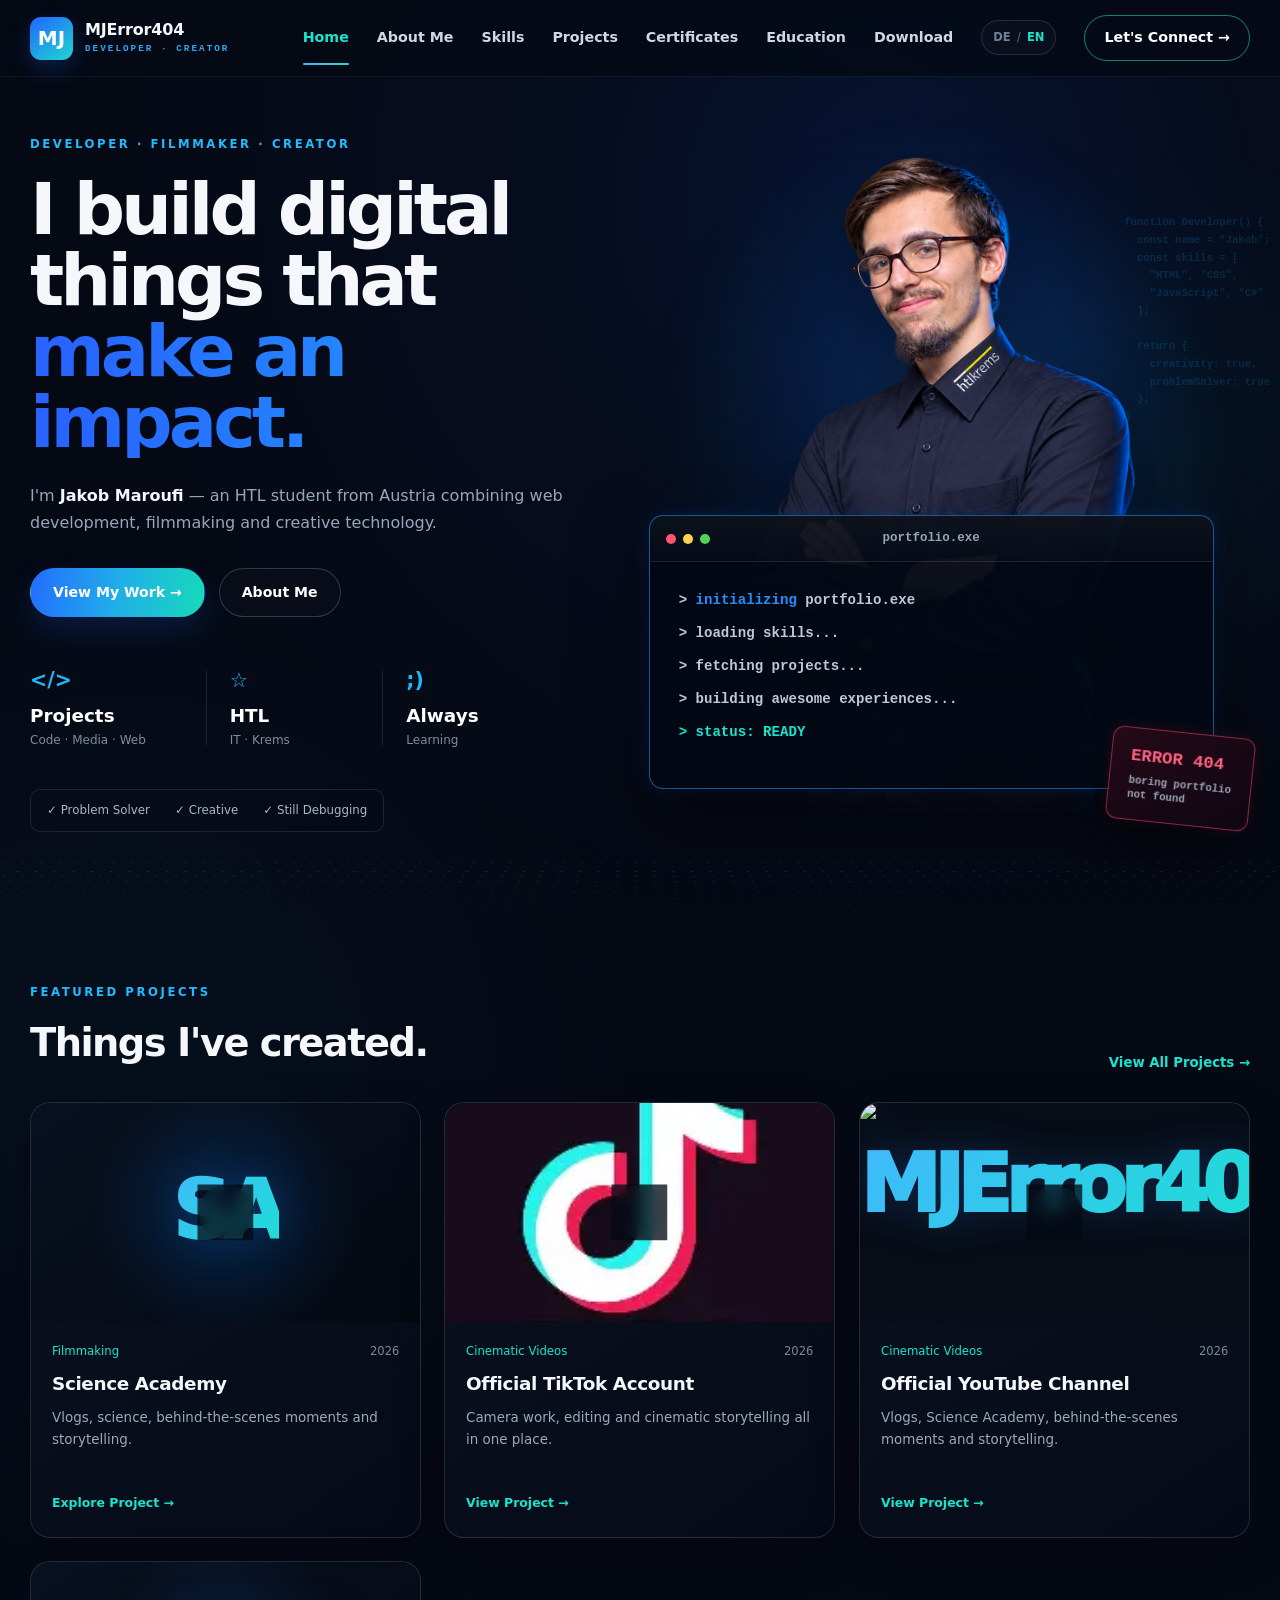
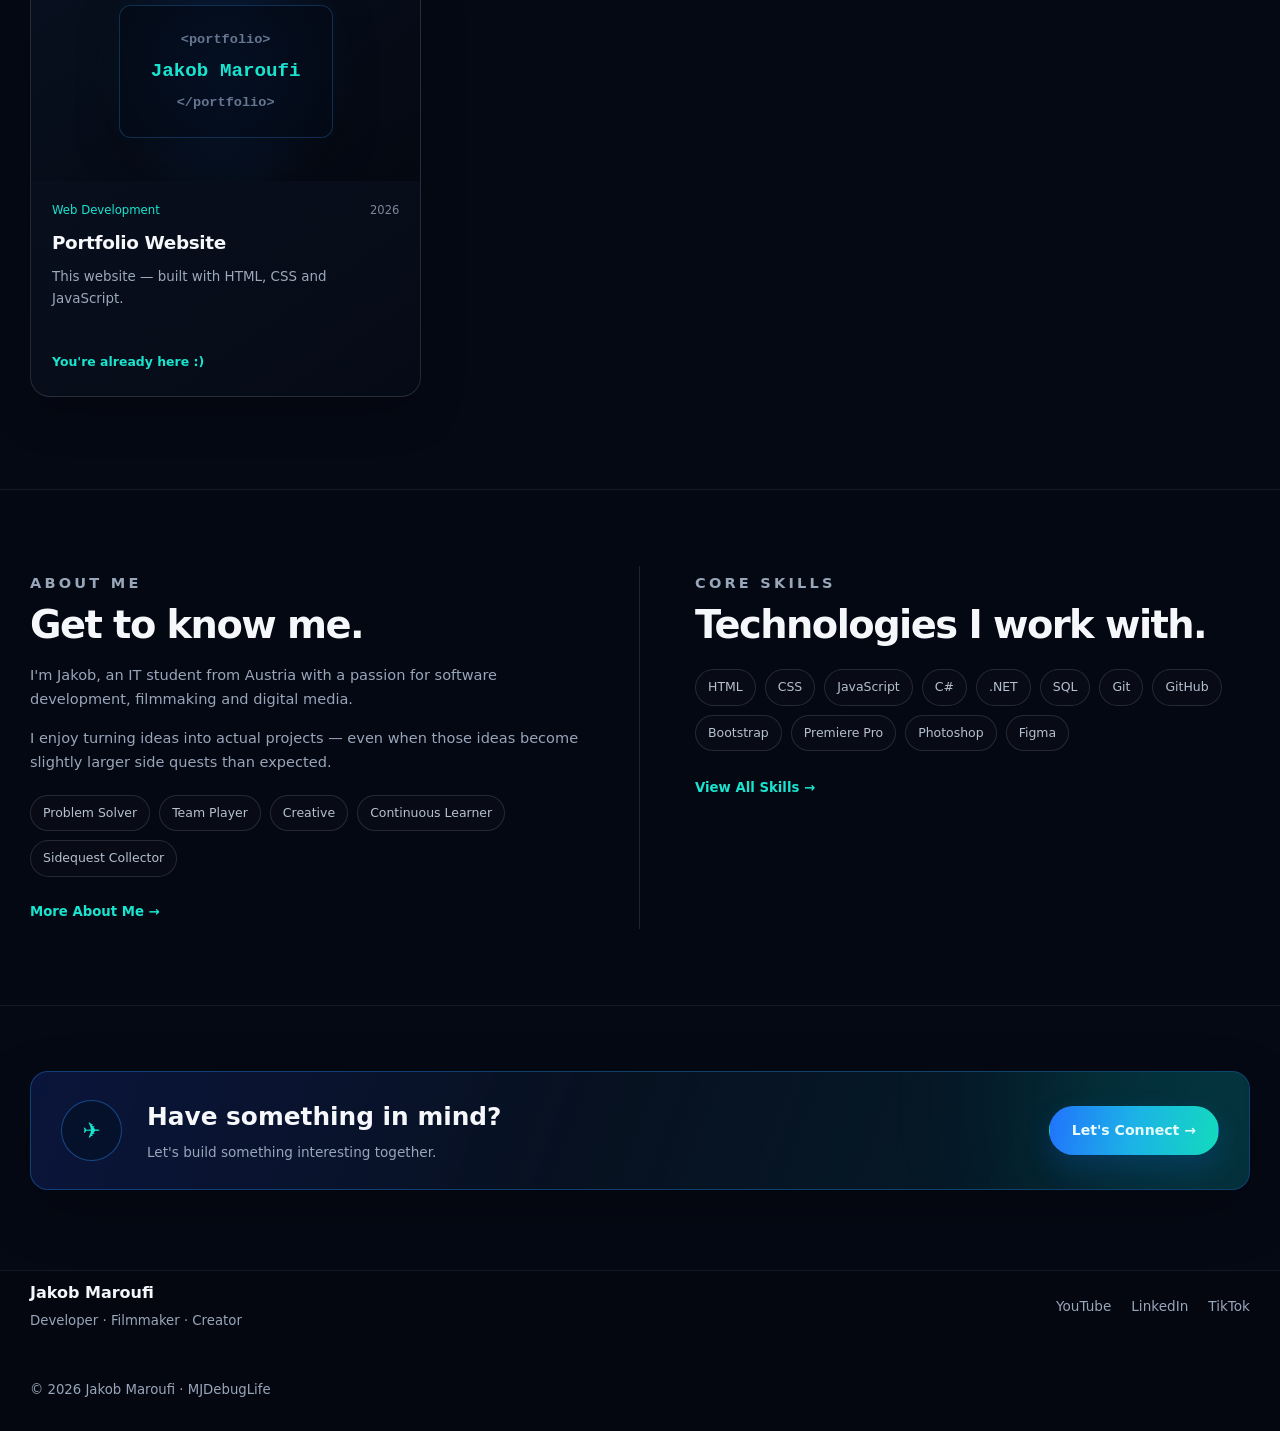
==== commit 1704d086: "Add files via upload" ====
--- a/index.html
+++ b/index.html
@@ -81,7 +81,7 @@
             <small data-i18n="home_stat_htl_sub">IT · Krems</small>
           </div>
           <div class="hero-stat">
-            <span class="stat-icon">🚀</span>
+            <span class="stat-icon">;)</span>
             <strong data-i18n="home_stat_learning">Always</strong>
             <small data-i18n="home_stat_learning_sub">Learning</small>
           </div>
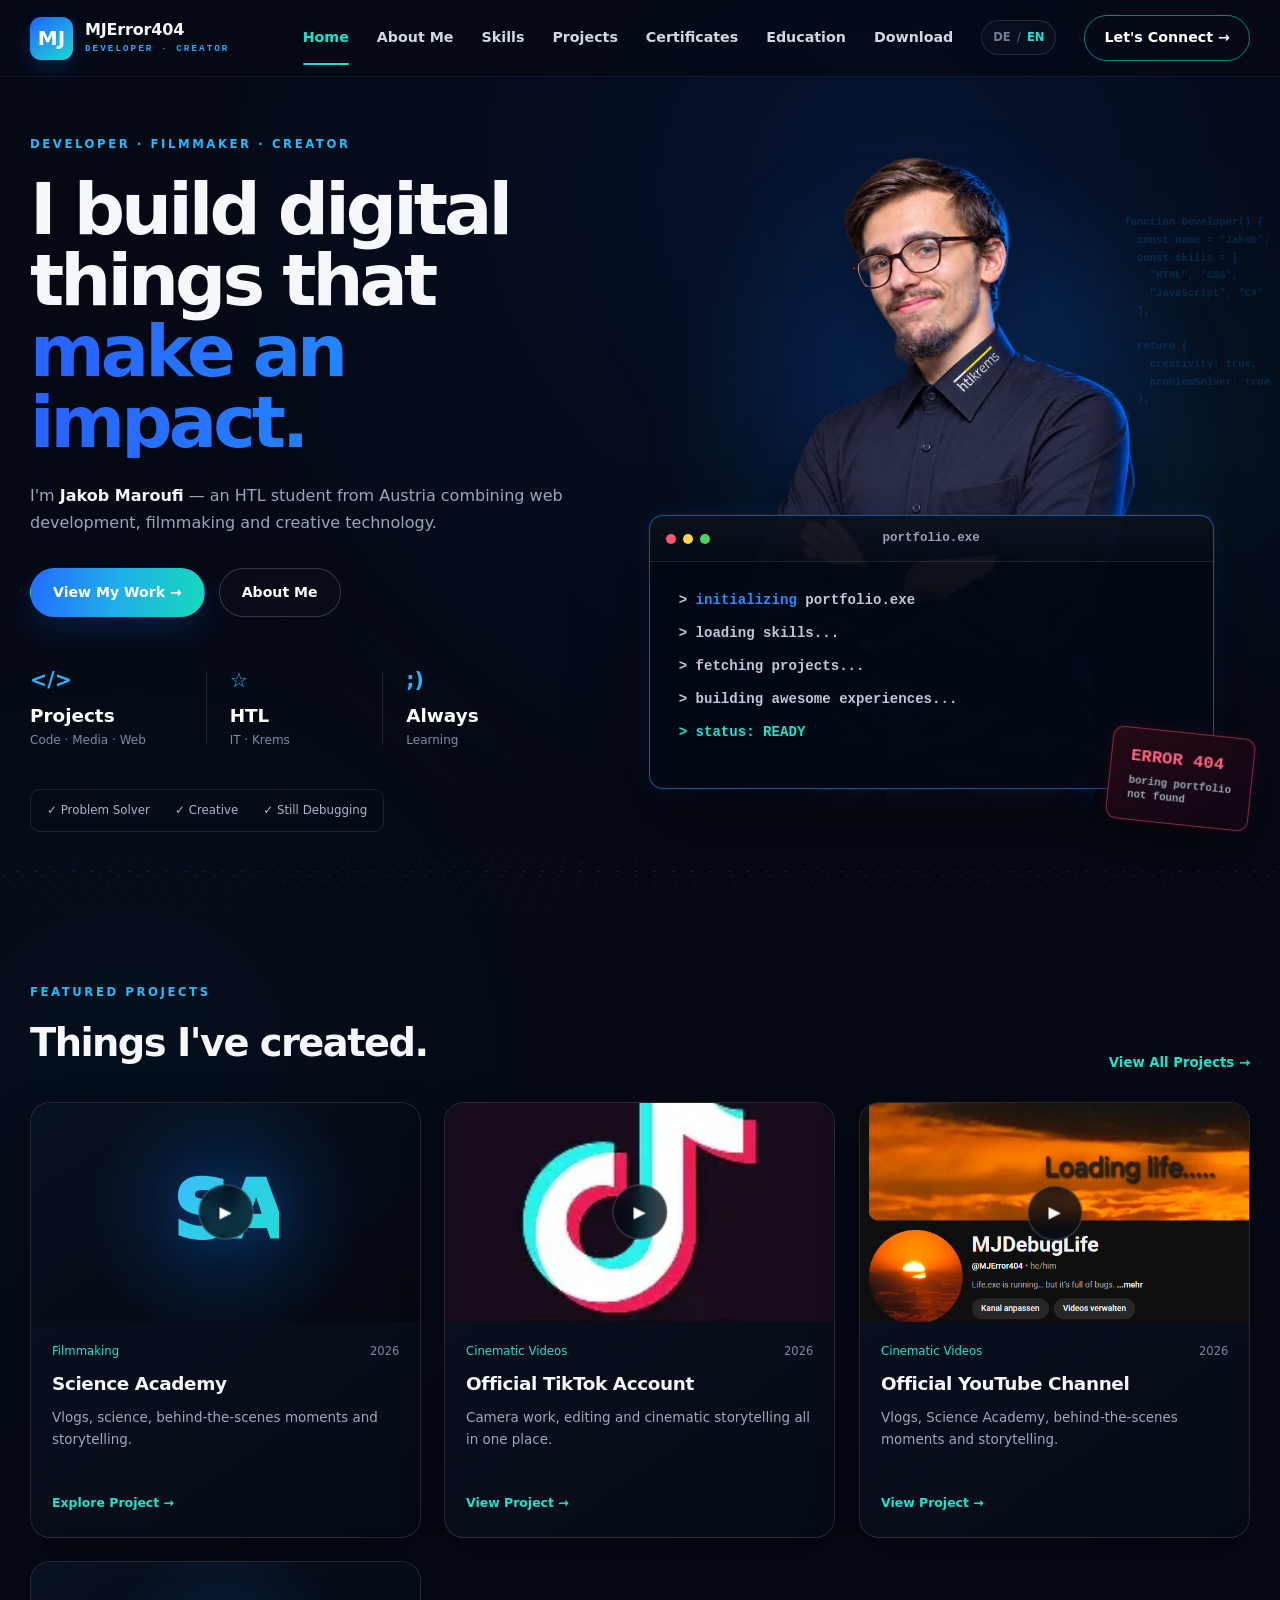
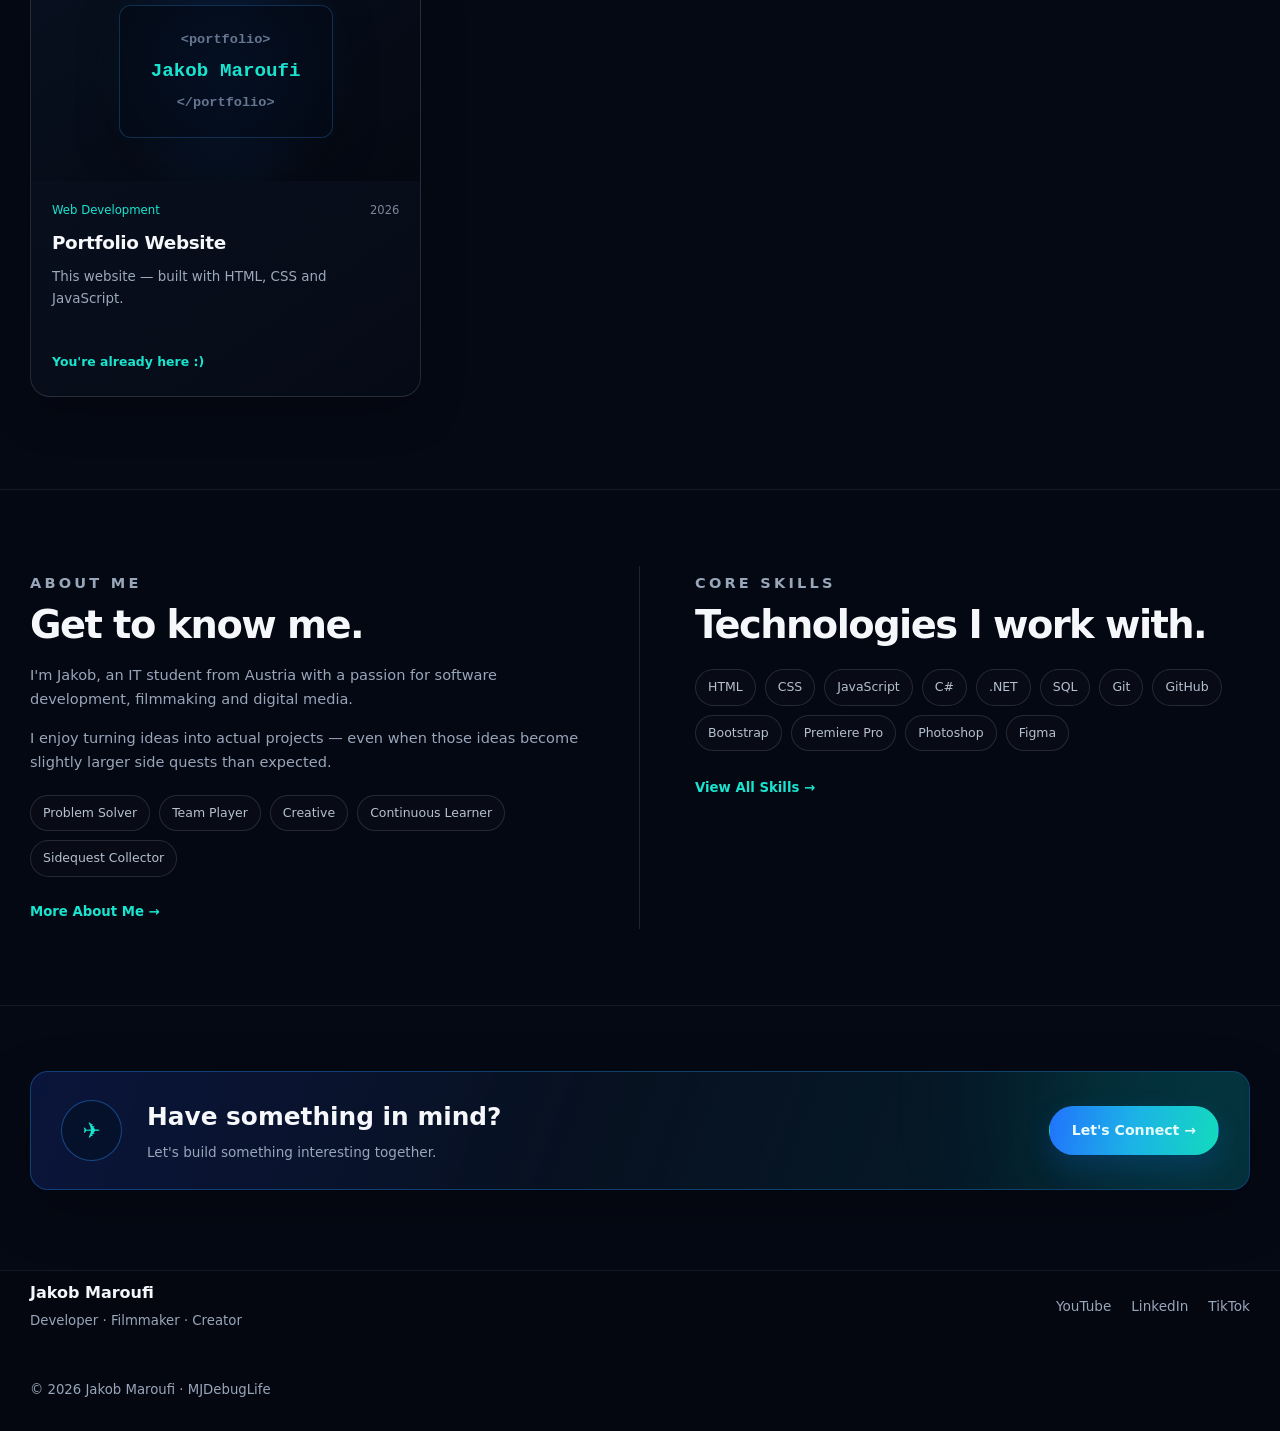
==== commit 24a0e6cf: "Add files via upload" ====
--- a/index.html
+++ b/index.html
@@ -173,7 +173,7 @@
 
       <a href="https://www.youtube.com/@MJError404" target="_blank" rel="noopener" class="home-project-card glass-card reveal spotlight-card">
         <div class="home-project-thumb">
-          <img src="images/youtube.png" alt="MJError404" class="project-art">
+          <img src="images/Youtube.png" alt="MJError404" class="project-art">
           <span class="home-play">▶</span>
         </div>
         <div class="home-project-content">
